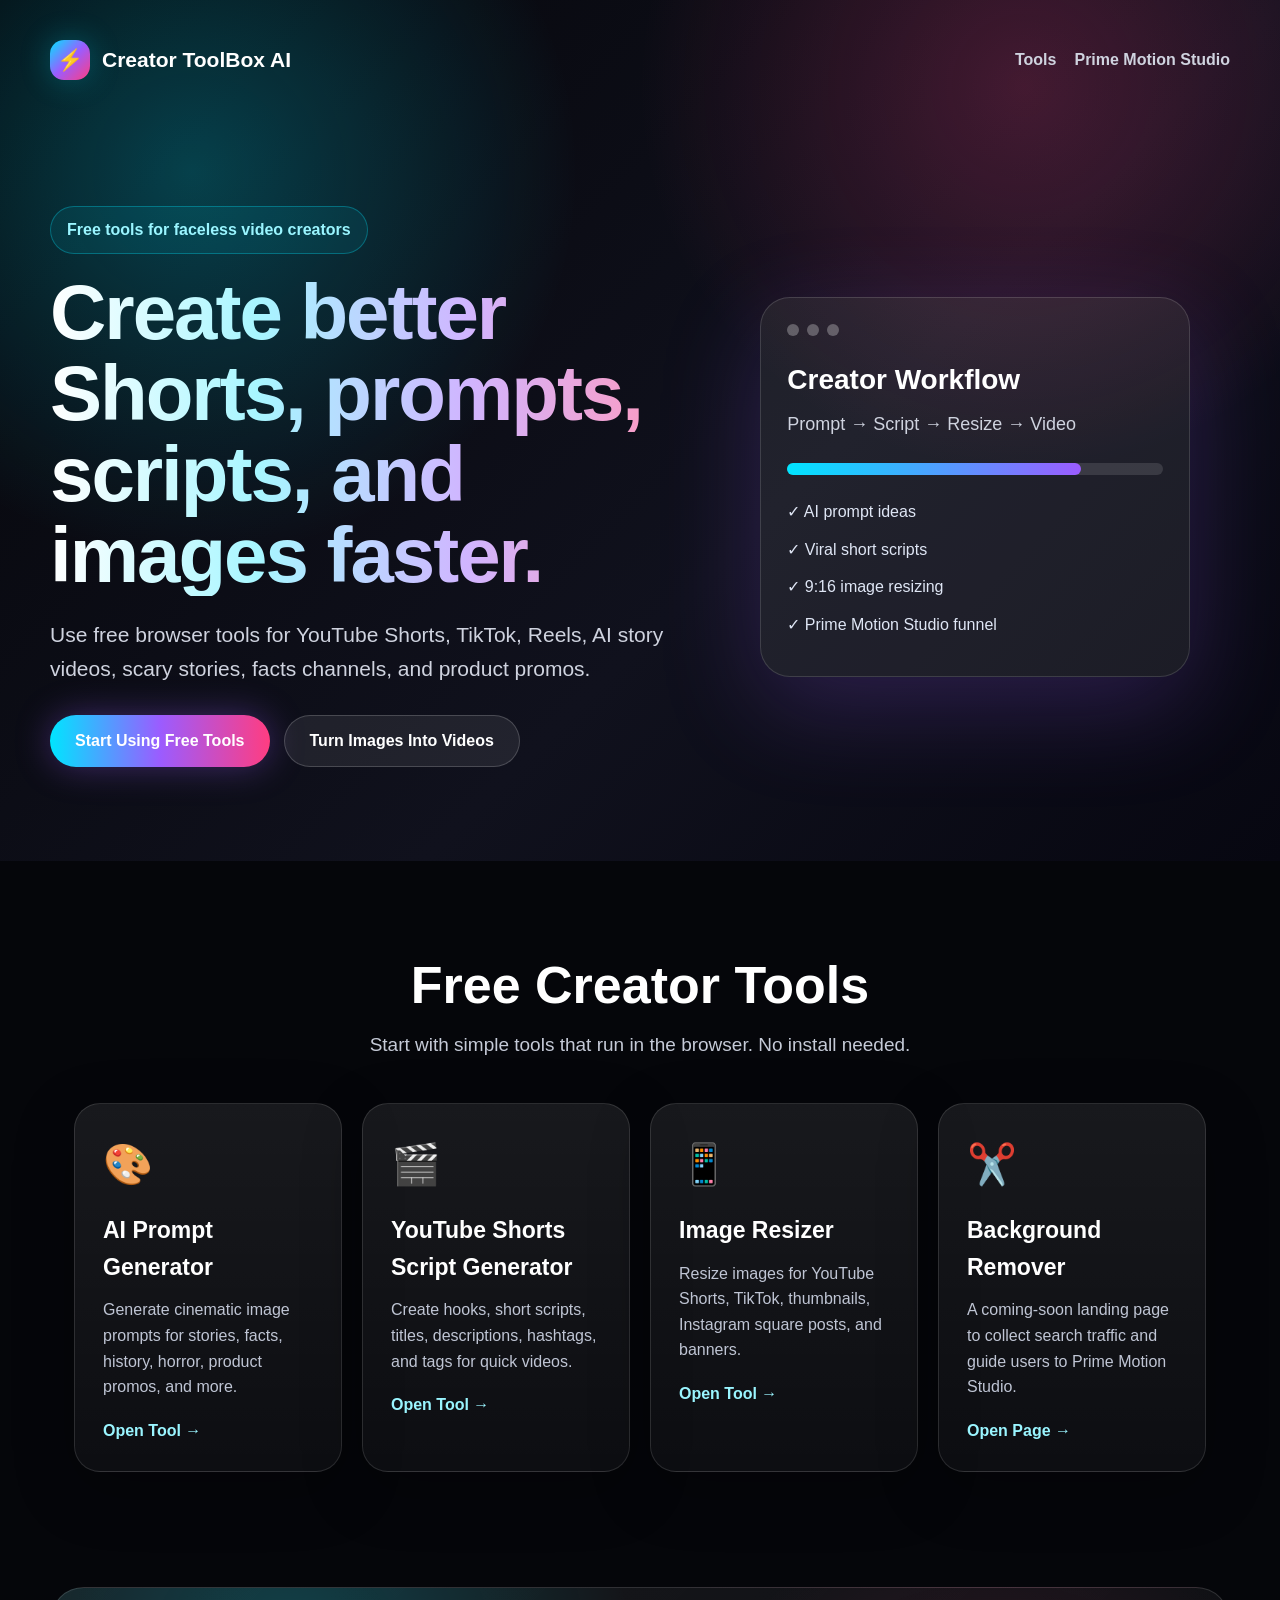
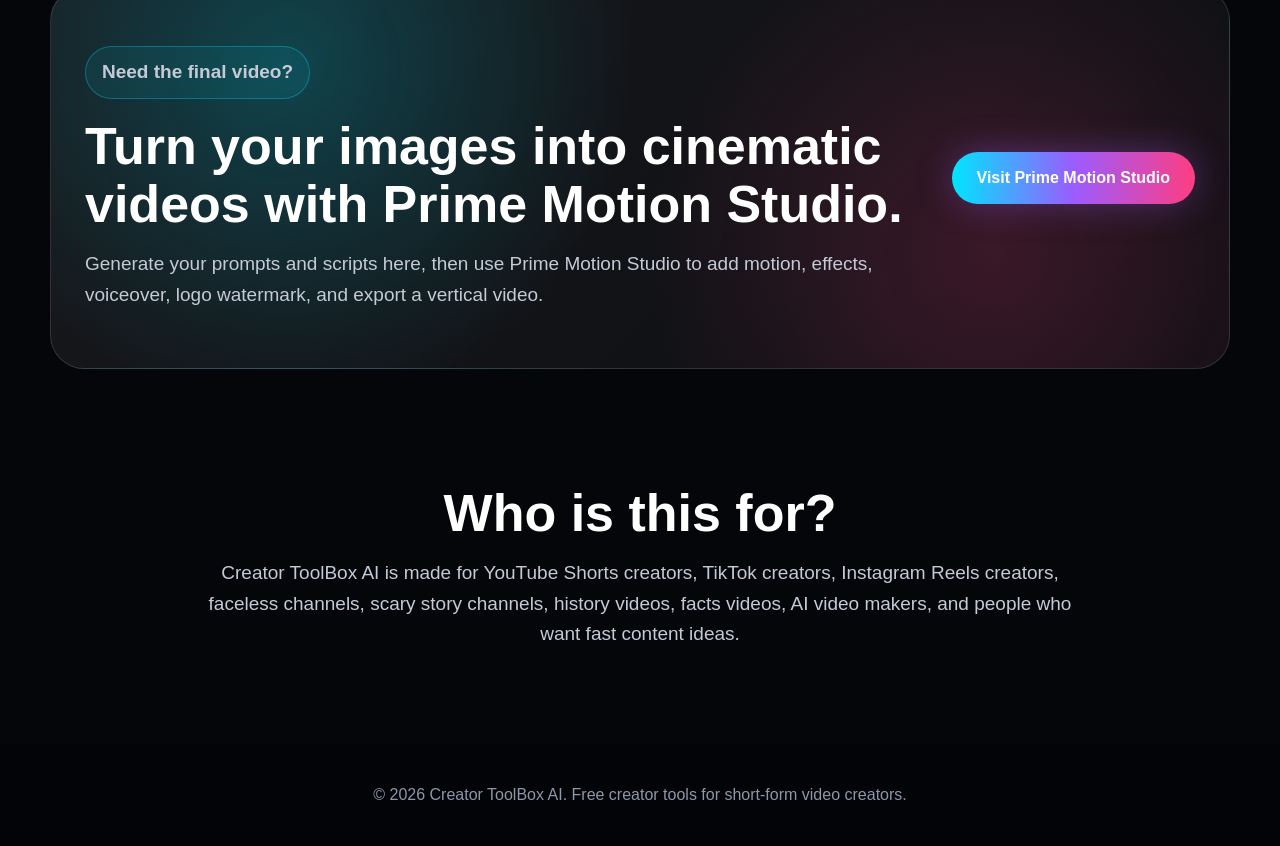
==== index.html @ 89d5da4e "Update index.html" ====
<!DOCTYPE html>
<html lang="en">
<head>
  <meta charset="UTF-8" />
  <meta name="viewport" content="width=device-width, initial-scale=1.0" />
  <title>Creator ToolBox AI - Free Tools for YouTube Shorts Creators1111111111111111111111111111111111</title>
  <meta name="description" content="Free creator tools for YouTube Shorts, TikTok, Reels, faceless videos, AI story videos, prompts, scripts, hashtags, and image resizing." />
  <link rel="stylesheet" href="assets/css/style.css" />
</head>
<body>
  <header class="hero">
    <nav class="navbar">
      <a class="brand" href="index.html"><span class="brand-mark">⚡</span><span>Creator ToolBox AI</span></a>
      <div class="nav-links">
        <a href="#tools">Tools</a>
        <a href="#prime">Prime Motion Studio</a>
      </div>
    </nav>

    <section class="hero-grid">
      <div class="hero-copy">
        <div class="badge">Free tools for faceless video creators</div>
        <h1>Create better Shorts, prompts, scripts, and images faster.</h1>
        <p>Use free browser tools for YouTube Shorts, TikTok, Reels, AI story videos, scary stories, facts channels, and product promos.</p>
        <div class="hero-actions">
          <a class="btn primary" href="#tools">Start Using Free Tools</a>
          <a class="btn ghost" href="#prime">Turn Images Into Videos</a>
        </div>
      </div>
      <div class="hero-card">
        <div class="mini-window">
          <div class="dots"><span></span><span></span><span></span></div>
          <h3>Creator Workflow</h3>
          <p>Prompt → Script → Resize → Video</p>
          <div class="progress"><span></span></div>
          <ul>
            <li>✓ AI prompt ideas</li>
            <li>✓ Viral short scripts</li>
            <li>✓ 9:16 image resizing</li>
            <li>✓ Prime Motion Studio funnel</li>
          </ul>
        </div>
      </div>
    </section>
  </header>

  <main>
    <section id="tools" class="section">
      <div class="section-head">
        <h2>Free Creator Tools</h2>
        <p>Start with simple tools that run in the browser. No install needed.</p>
      </div>
      <div class="tool-grid">
        <a class="tool-card" href="tools/prompt-generator/">
          <div class="tool-icon">🎨</div>
          <h3>AI Prompt Generator</h3>
          <p>Generate cinematic image prompts for stories, facts, history, horror, product promos, and more.</p>
          <span>Open Tool →</span>
        </a>
        <a class="tool-card" href="tools/shorts-script-generator/">
          <div class="tool-icon">🎬</div>
          <h3>YouTube Shorts Script Generator</h3>
          <p>Create hooks, short scripts, titles, descriptions, hashtags, and tags for quick videos.</p>
          <span>Open Tool →</span>
        </a>
        <a class="tool-card" href="tools/image-resizer/">
          <div class="tool-icon">📱</div>
          <h3>Image Resizer</h3>
          <p>Resize images for YouTube Shorts, TikTok, thumbnails, Instagram square posts, and banners.</p>
          <span>Open Tool →</span>
        </a>
        <a class="tool-card" href="tools/background-remover/">
          <div class="tool-icon">✂️</div>
          <h3>Background Remover</h3>
          <p>A coming-soon landing page to collect search traffic and guide users to Prime Motion Studio.</p>
          <span>Open Page →</span>
        </a>
      </div>
    </section>

    <section id="prime" class="prime-box">
      <div>
        <p class="eyebrow">Need the final video?</p>
        <h2>Turn your images into cinematic videos with Prime Motion Studio.</h2>
        <p>Generate your prompts and scripts here, then use Prime Motion Studio to add motion, effects, voiceover, logo watermark, and export a vertical video.</p>
      </div>
      <a class="btn primary" href="https://prime-motion-studio-website.pages.dev/" target="_blank">Visit Prime Motion Studio</a>
    </section>

    <section class="section text-section">
      <h2>Who is this for?</h2>
      <p>Creator ToolBox AI is made for YouTube Shorts creators, TikTok creators, Instagram Reels creators, faceless channels, scary story channels, history videos, facts videos, AI video makers, and people who want fast content ideas.</p>
    </section>
  </main>

  <footer>
    <p>© 2026 Creator ToolBox AI. Free creator tools for short-form video creators.</p>
  </footer>
</body>
</html>
---- assets/css/style.css ----
*{margin:0;padding:0;box-sizing:border-box}html{scroll-behavior:smooth}body{font-family:Arial,Helvetica,sans-serif;background:#05060a;color:#fff;line-height:1.6}a{color:inherit;text-decoration:none}.hero{min-height:92vh;padding:24px;background:radial-gradient(circle at 15% 20%,rgba(0,229,255,.25),transparent 30%),radial-gradient(circle at 80% 10%,rgba(255,61,129,.22),transparent 30%),linear-gradient(135deg,#05060a,#10111d 60%,#070711);overflow:hidden}.navbar{max-width:1180px;margin:0 auto;display:flex;align-items:center;justify-content:space-between;padding:16px 0}.brand{display:flex;align-items:center;gap:12px;font-weight:900;font-size:21px}.brand-mark{width:40px;height:40px;border-radius:14px;display:flex;align-items:center;justify-content:center;background:linear-gradient(135deg,#00e5ff,#9b5cff,#ff3d81);box-shadow:0 0 30px rgba(0,229,255,.25)}.nav-links{display:flex;gap:18px;color:#cfd3df;font-weight:700}.nav-links a:hover{color:#00e5ff}.hero-grid{max-width:1180px;margin:0 auto;display:grid;grid-template-columns:1.1fr .9fr;gap:48px;align-items:center;padding:110px 0 70px}.badge,.eyebrow{display:inline-block;padding:10px 16px;border:1px solid rgba(0,229,255,.3);background:rgba(0,229,255,.08);border-radius:999px;color:#9af5ff;font-weight:800;margin-bottom:18px}.hero h1{font-size:clamp(42px,7vw,78px);line-height:1.04;letter-spacing:-2px;margin-bottom:22px;background:linear-gradient(90deg,#fff,#a7f6ff,#d0b5ff,#ff9abf);-webkit-background-clip:text;color:transparent}.hero p{font-size:21px;color:#cfd3df;max-width:760px}.hero-actions{display:flex;flex-wrap:wrap;gap:14px;margin-top:30px}.btn{display:inline-flex;align-items:center;justify-content:center;min-height:52px;padding:0 25px;border-radius:999px;font-weight:900;transition:.25s}.primary{background:linear-gradient(90deg,#00e5ff,#9b5cff,#ff3d81);box-shadow:0 0 35px rgba(155,92,255,.35)}.primary:hover{transform:translateY(-3px);box-shadow:0 0 50px rgba(255,61,129,.42)}.ghost{background:rgba(255,255,255,.08);border:1px solid rgba(255,255,255,.18)}.ghost:hover{background:rgba(255,255,255,.14);transform:translateY(-3px)}.hero-card{display:flex;justify-content:center}.mini-window{width:100%;max-width:430px;background:rgba(255,255,255,.075);border:1px solid rgba(255,255,255,.14);border-radius:30px;padding:26px;box-shadow:0 30px 100px rgba(155,92,255,.22)}.dots{display:flex;gap:8px;margin-bottom:22px}.dots span{width:12px;height:12px;border-radius:50%;background:rgba(255,255,255,.28)}.mini-window h3{font-size:28px;margin-bottom:8px}.mini-window p{font-size:18px}.progress{height:12px;background:rgba(255,255,255,.12);border-radius:999px;margin:24px 0}.progress span{display:block;width:78%;height:100%;border-radius:999px;background:linear-gradient(90deg,#00e5ff,#9b5cff)}.mini-window ul{list-style:none;color:#dfe6f5}.mini-window li{margin-bottom:12px}.section{max-width:1180px;margin:0 auto;padding:95px 24px}.section-head{text-align:center;margin-bottom:42px}.section h2,.prime-box h2{font-size:clamp(32px,5vw,52px);line-height:1.12;margin-bottom:16px}.section p,.prime-box p{color:#c5cad7;font-size:19px}.tool-grid{display:grid;grid-template-columns:repeat(4,1fr);gap:20px}.tool-card{display:block;background:linear-gradient(180deg,rgba(255,255,255,.08),rgba(255,255,255,.035));border:1px solid rgba(255,255,255,.12);border-radius:26px;padding:28px;box-shadow:0 18px 60px rgba(0,0,0,.28);transition:.25s;min-height:310px}.tool-card:hover{transform:translateY(-7px);border-color:rgba(0,229,255,.38);box-shadow:0 24px 80px rgba(0,229,255,.12)}.tool-icon{font-size:40px;margin-bottom:16px}.tool-card h3{font-size:23px;margin-bottom:12px}.tool-card p{color:#bfc5d4;font-size:16px;margin-bottom:18px}.tool-card span{color:#9af5ff;font-weight:900}.prime-box{max-width:1180px;margin:20px auto;padding:58px 34px;border-radius:34px;background:radial-gradient(circle at 20% 20%,rgba(0,229,255,.22),transparent 35%),radial-gradient(circle at 80% 70%,rgba(255,61,129,.18),transparent 35%),linear-gradient(135deg,rgba(255,255,255,.08),rgba(255,255,255,.035));border:1px solid rgba(255,255,255,.13);display:grid;grid-template-columns:1fr auto;align-items:center;gap:28px}.text-section{text-align:center;max-width:950px}footer{padding:38px 24px;text-align:center;background:#030407;color:#8f96a8}.tool-page{min-height:100vh}.tool-header{padding:24px;background:#06070c;border-bottom:1px solid rgba(255,255,255,.1)}.tool-wrap{max-width:1050px;margin:0 auto;padding:60px 24px}.tool-title{text-align:center;margin-bottom:34px}.tool-title h1{font-size:clamp(34px,6vw,60px);line-height:1.08;margin-bottom:16px}.tool-title p{color:#c5cad7;font-size:19px}.panel{background:rgba(255,255,255,.06);border:1px solid rgba(255,255,255,.12);border-radius:28px;padding:28px;margin-bottom:24px}.form-grid{display:grid;grid-template-columns:repeat(2,1fr);gap:18px}.field{display:flex;flex-direction:column;gap:8px}label{font-weight:800;color:#e9edf8}input,select,textarea{width:100%;border:1px solid rgba(255,255,255,.14);background:#0d0f18;color:#fff;border-radius:16px;padding:14px 15px;font-size:16px;outline:none}textarea{min-height:140px;resize:vertical}.output{white-space:pre-wrap;background:#080912;border:1px solid rgba(0,229,255,.18);border-radius:20px;padding:22px;color:#e9edf8;min-height:160px}.button-row{display:flex;gap:12px;flex-wrap:wrap;margin-top:18px}.small-note{color:#aeb5c8;font-size:14px;margin-top:10px}.canvas-box{display:flex;flex-direction:column;gap:18px;align-items:center}canvas{max-width:100%;border-radius:18px;border:1px solid rgba(255,255,255,.14);background:#111}.download-link{display:none}.coming{font-size:20px;color:#c5cad7;text-align:center}.ad-strip{margin-top:28px;padding:24px;border-radius:24px;border:1px solid rgba(0,229,255,.2);background:rgba(0,229,255,.06);display:flex;align-items:center;justify-content:space-between;gap:20px}.ad-strip p{color:#c5cad7}@media(max-width:1000px){.hero-grid,.prime-box{grid-template-columns:1fr}.tool-grid{grid-template-columns:repeat(2,1fr)}.prime-box .btn{justify-self:start}}@media(max-width:650px){.navbar{flex-direction:column;gap:16px}.hero-grid{padding:70px 0 50px}.tool-grid,.form-grid{grid-template-columns:1fr}.tool-card{min-height:auto}.ad-strip{flex-direction:column;align-items:flex-start}.nav-links{font-size:14px}.section{padding:70px 20px}}
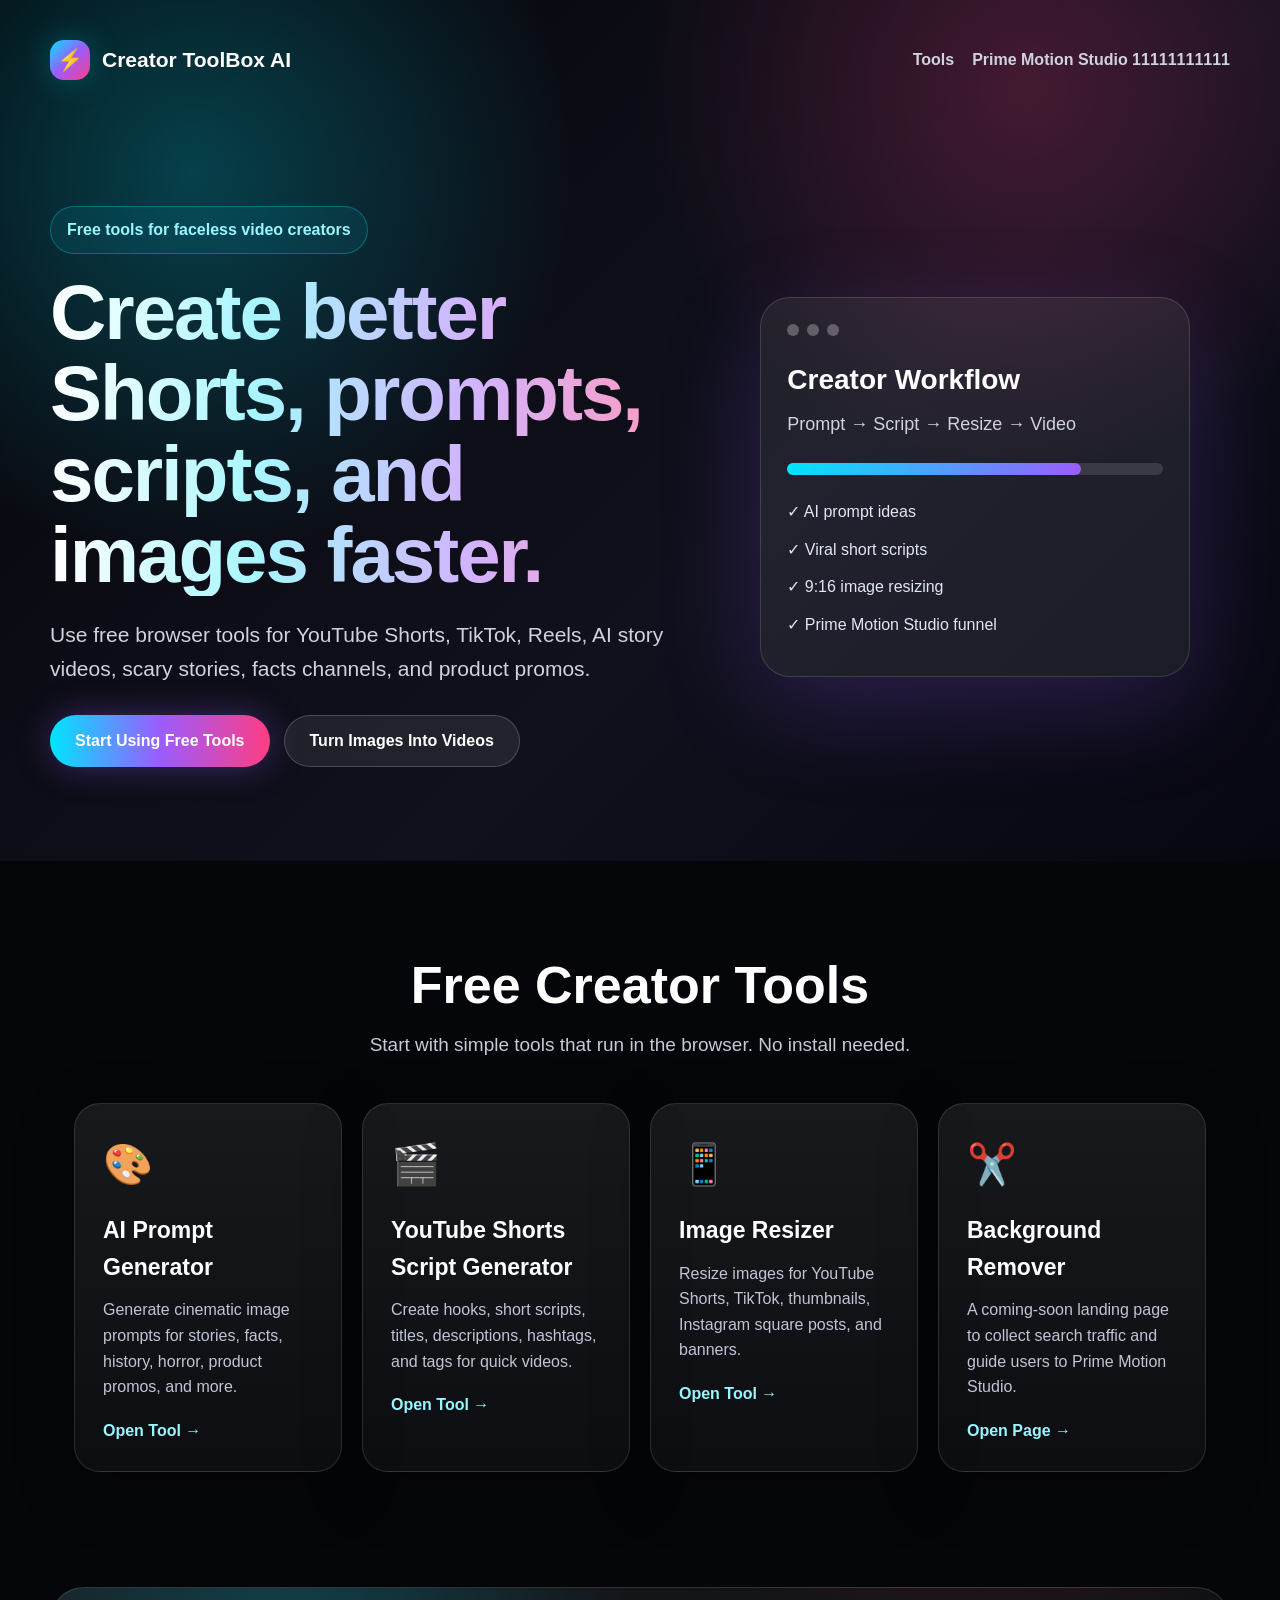
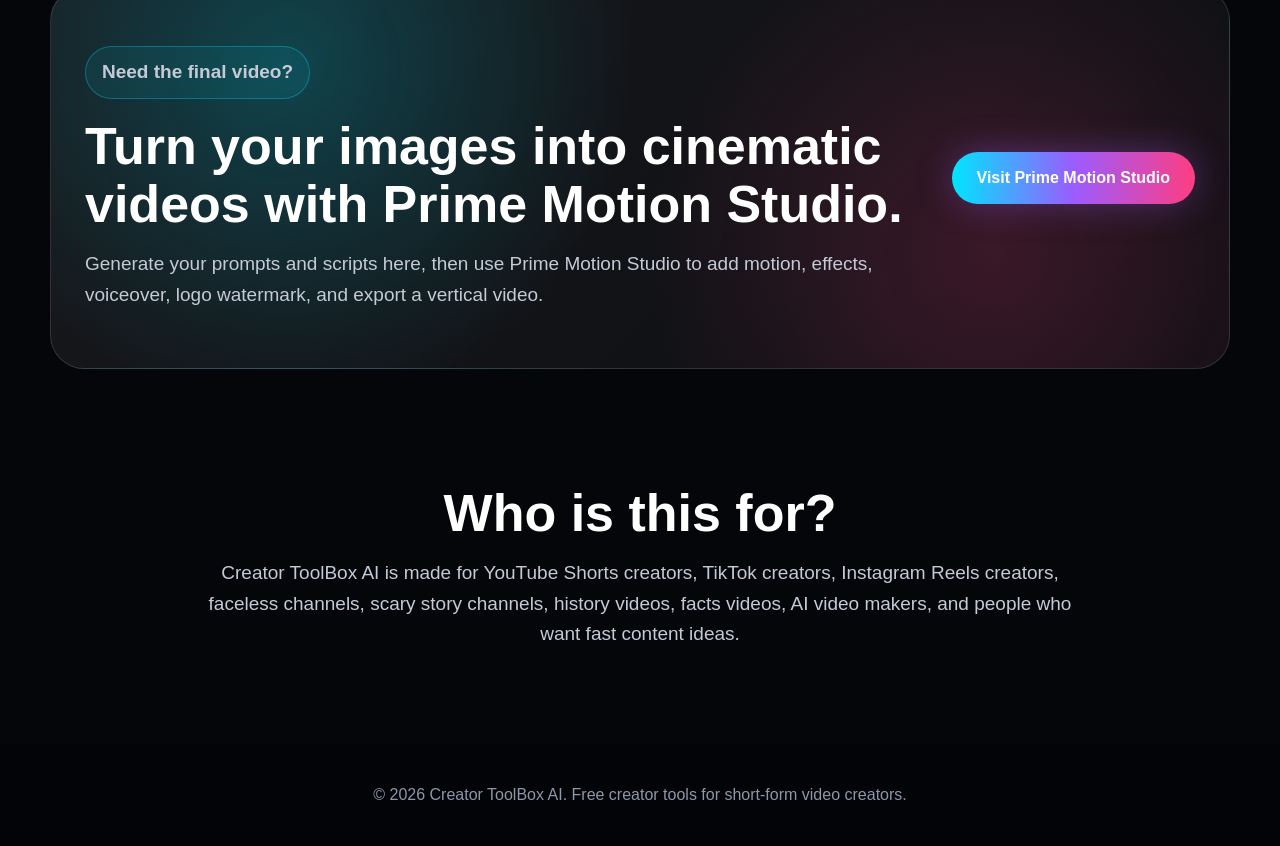
==== commit d617e028: "Fix title and link text in index.html" ====
--- a/index.html
+++ b/index.html
@@ -3,7 +3,7 @@
 <head>
   <meta charset="UTF-8" />
   <meta name="viewport" content="width=device-width, initial-scale=1.0" />
-  <title>Creator ToolBox AI - Free Tools for YouTube Shorts Creators1111111111111111111111111111111111</title>
+  <title>Creator ToolBox AI - Free Tools for YouTube Shorts Creators</title>
   <meta name="description" content="Free creator tools for YouTube Shorts, TikTok, Reels, faceless videos, AI story videos, prompts, scripts, hashtags, and image resizing." />
   <link rel="stylesheet" href="assets/css/style.css" />
 </head>
@@ -13,7 +13,7 @@
       <a class="brand" href="index.html"><span class="brand-mark">⚡</span><span>Creator ToolBox AI</span></a>
       <div class="nav-links">
         <a href="#tools">Tools</a>
-        <a href="#prime">Prime Motion Studio</a>
+        <a href="#prime">Prime Motion Studio 11111111111</a>
       </div>
     </nav>
 
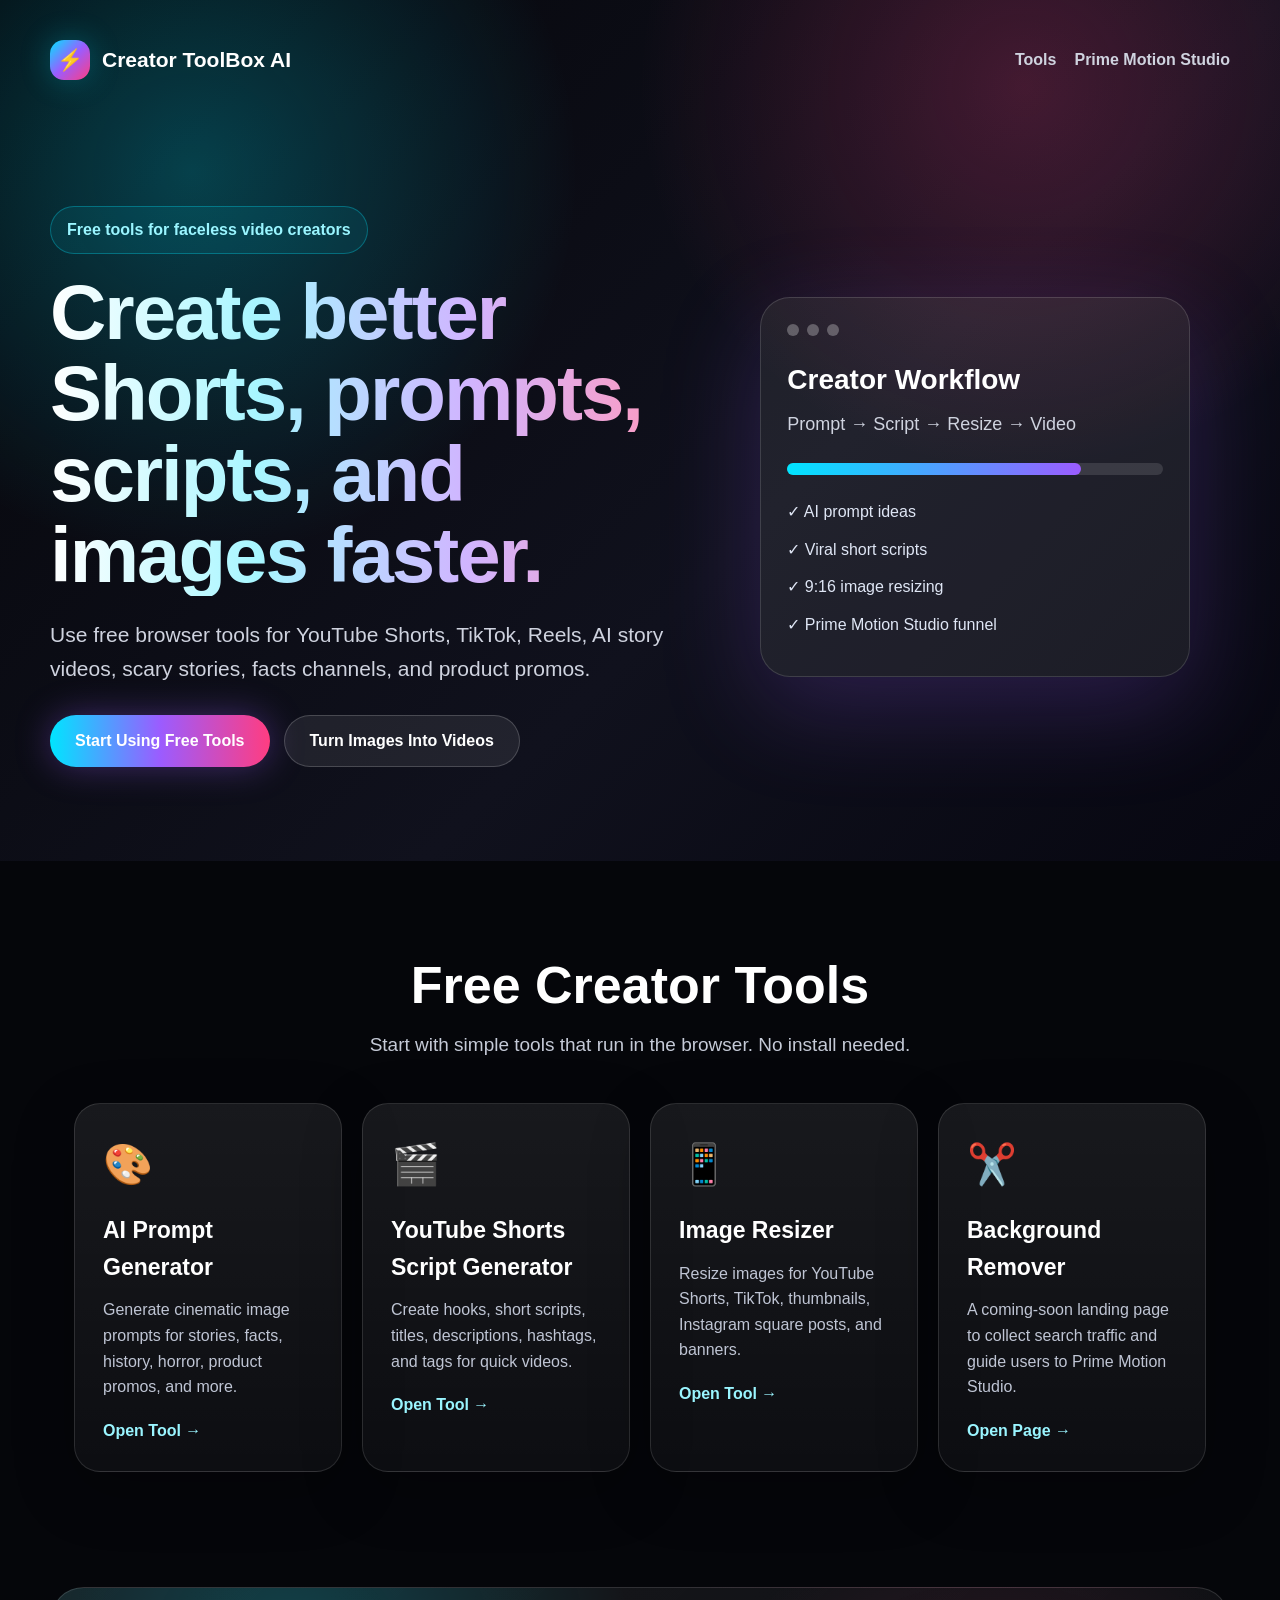
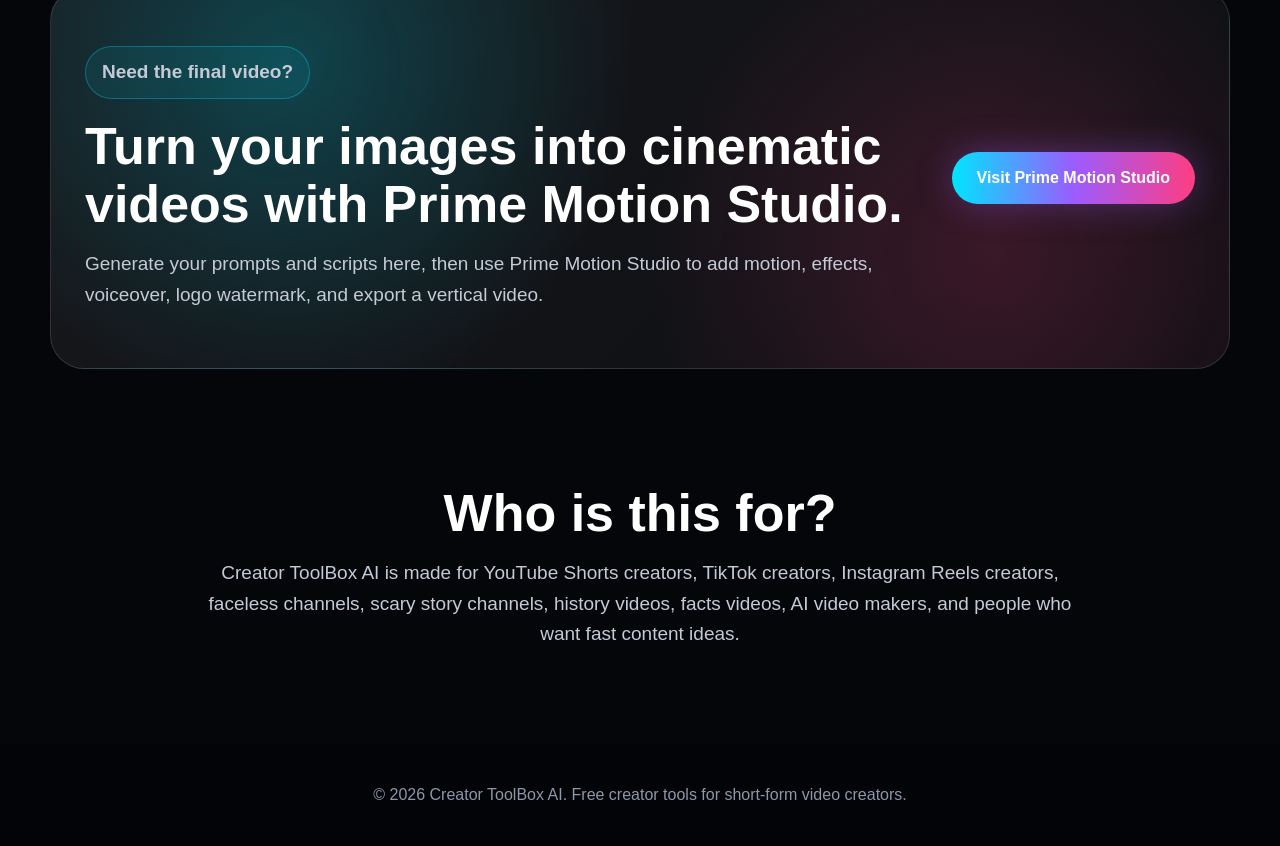
==== commit ee2bbe79: "Update index.html" ====
--- a/index.html
+++ b/index.html
@@ -13,7 +13,7 @@
       <a class="brand" href="index.html"><span class="brand-mark">⚡</span><span>Creator ToolBox AI</span></a>
       <div class="nav-links">
         <a href="#tools">Tools</a>
-        <a href="#prime">Prime Motion Studio 11111111111</a>
+        <a href="#prime">Prime Motion Studio</a>
       </div>
     </nav>
 
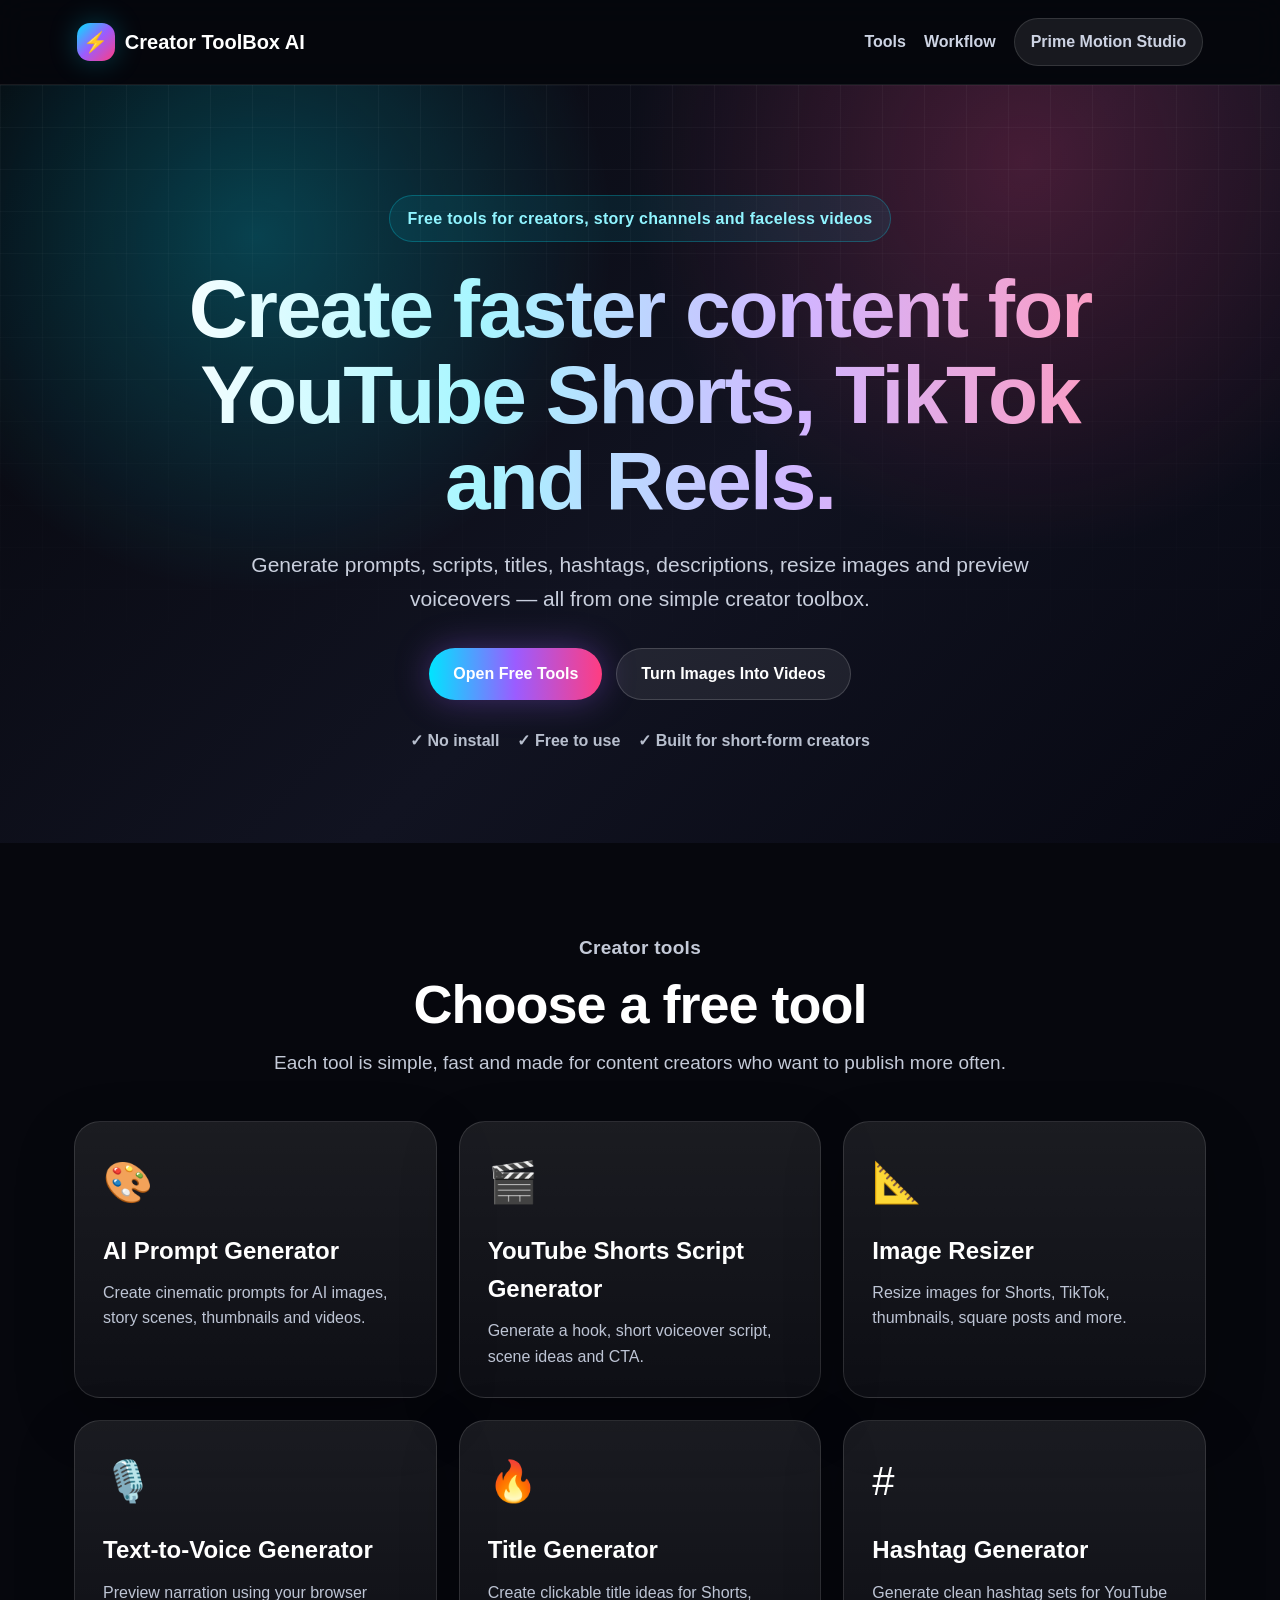
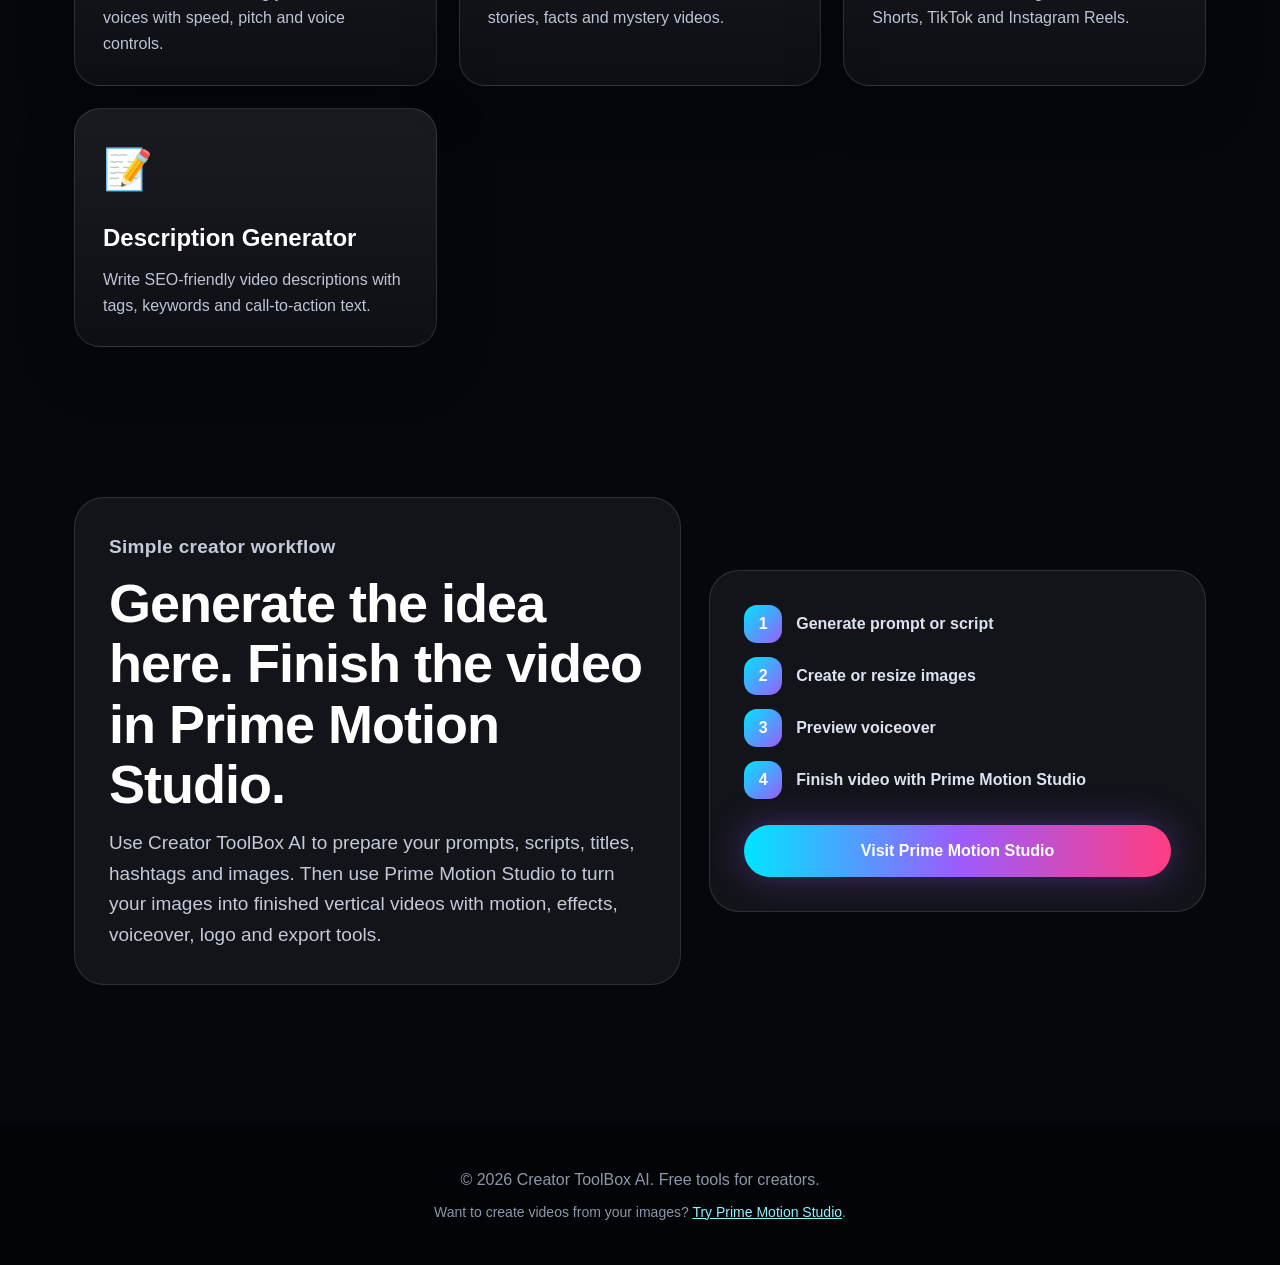
==== commit 132764bc: "Commit to main" ====
--- a/index.html
+++ b/index.html
@@ -3,98 +3,106 @@
 <head>
   <meta charset="UTF-8" />
   <meta name="viewport" content="width=device-width, initial-scale=1.0" />
-  <title>Creator ToolBox AI - Free Tools for YouTube Shorts Creators</title>
-  <meta name="description" content="Free creator tools for YouTube Shorts, TikTok, Reels, faceless videos, AI story videos, prompts, scripts, hashtags, and image resizing." />
+  <title>Creator ToolBox AI - Free Tools for Shorts Creators</title>
+  <meta name="description" content="Free creator tools for YouTube Shorts, TikTok, Reels and faceless video channels. Generate AI prompts, scripts, titles, hashtags, descriptions, resize images and preview text-to-voice." />
   <link rel="stylesheet" href="assets/css/style.css" />
 </head>
 <body>
-  <header class="hero">
-    <nav class="navbar">
-      <a class="brand" href="index.html"><span class="brand-mark">⚡</span><span>Creator ToolBox AI</span></a>
-      <div class="nav-links">
-        <a href="#tools">Tools</a>
-        <a href="#prime">Prime Motion Studio</a>
-      </div>
+  <header class="site-header">
+    <a class="brand" href="index.html"><span class="brand-icon">⚡</span><span>Creator ToolBox AI</span></a>
+    <nav class="top-nav">
+      <a href="#tools">Tools</a>
+      <a href="#workflow">Workflow</a>
+      <a class="nav-cta" href="https://prime-motion-studio-website.pages.dev/" target="_blank" rel="noopener">Prime Motion Studio</a>
     </nav>
-
-    <section class="hero-grid">
-      <div class="hero-copy">
-        <div class="badge">Free tools for faceless video creators</div>
-        <h1>Create better Shorts, prompts, scripts, and images faster.</h1>
-        <p>Use free browser tools for YouTube Shorts, TikTok, Reels, AI story videos, scary stories, facts channels, and product promos.</p>
-        <div class="hero-actions">
-          <a class="btn primary" href="#tools">Start Using Free Tools</a>
-          <a class="btn ghost" href="#prime">Turn Images Into Videos</a>
-        </div>
-      </div>
-      <div class="hero-card">
-        <div class="mini-window">
-          <div class="dots"><span></span><span></span><span></span></div>
-          <h3>Creator Workflow</h3>
-          <p>Prompt → Script → Resize → Video</p>
-          <div class="progress"><span></span></div>
-          <ul>
-            <li>✓ AI prompt ideas</li>
-            <li>✓ Viral short scripts</li>
-            <li>✓ 9:16 image resizing</li>
-            <li>✓ Prime Motion Studio funnel</li>
-          </ul>
-        </div>
-      </div>
-    </section>
   </header>
 
   <main>
+    <section class="hero">
+      <div class="hero-glow"></div>
+      <p class="badge">Free tools for creators, story channels and faceless videos</p>
+      <h1>Create faster content for YouTube Shorts, TikTok and Reels.</h1>
+      <p class="hero-text">Generate prompts, scripts, titles, hashtags, descriptions, resize images and preview voiceovers — all from one simple creator toolbox.</p>
+      <div class="hero-actions">
+        <a class="btn primary" href="#tools">Open Free Tools</a>
+        <a class="btn secondary" href="https://prime-motion-studio-website.pages.dev/" target="_blank" rel="noopener">Turn Images Into Videos</a>
+      </div>
+      <div class="trust-row">
+        <span>✓ No install</span><span>✓ Free to use</span><span>✓ Built for short-form creators</span>
+      </div>
+    </section>
+
     <section id="tools" class="section">
-      <div class="section-head">
-        <h2>Free Creator Tools</h2>
-        <p>Start with simple tools that run in the browser. No install needed.</p>
+      <div class="section-heading">
+        <p class="eyebrow">Creator tools</p>
+        <h2>Choose a free tool</h2>
+        <p>Each tool is simple, fast and made for content creators who want to publish more often.</p>
       </div>
+
       <div class="tool-grid">
-        <a class="tool-card" href="tools/prompt-generator/">
-          <div class="tool-icon">🎨</div>
+        <a class="tool-card" href="tools/prompt-generator/index.html">
+          <span class="tool-icon">🎨</span>
           <h3>AI Prompt Generator</h3>
-          <p>Generate cinematic image prompts for stories, facts, history, horror, product promos, and more.</p>
-          <span>Open Tool →</span>
+          <p>Create cinematic prompts for AI images, story scenes, thumbnails and videos.</p>
         </a>
-        <a class="tool-card" href="tools/shorts-script-generator/">
-          <div class="tool-icon">🎬</div>
+
+        <a class="tool-card" href="tools/shorts-script-generator/index.html">
+          <span class="tool-icon">🎬</span>
           <h3>YouTube Shorts Script Generator</h3>
-          <p>Create hooks, short scripts, titles, descriptions, hashtags, and tags for quick videos.</p>
-          <span>Open Tool →</span>
+          <p>Generate a hook, short voiceover script, scene ideas and CTA.</p>
         </a>
-        <a class="tool-card" href="tools/image-resizer/">
-          <div class="tool-icon">📱</div>
+
+        <a class="tool-card" href="tools/image-resizer/index.html">
+          <span class="tool-icon">📐</span>
           <h3>Image Resizer</h3>
-          <p>Resize images for YouTube Shorts, TikTok, thumbnails, Instagram square posts, and banners.</p>
-          <span>Open Tool →</span>
+          <p>Resize images for Shorts, TikTok, thumbnails, square posts and more.</p>
         </a>
-        <a class="tool-card" href="tools/background-remover/">
-          <div class="tool-icon">✂️</div>
-          <h3>Background Remover</h3>
-          <p>A coming-soon landing page to collect search traffic and guide users to Prime Motion Studio.</p>
-          <span>Open Page →</span>
+
+        <a class="tool-card" href="tools/text-to-voice/index.html">
+          <span class="tool-icon">🎙️</span>
+          <h3>Text-to-Voice Generator</h3>
+          <p>Preview narration using your browser voices with speed, pitch and voice controls.</p>
+        </a>
+
+        <a class="tool-card" href="tools/title-generator/index.html">
+          <span class="tool-icon">🔥</span>
+          <h3>Title Generator</h3>
+          <p>Create clickable title ideas for Shorts, stories, facts and mystery videos.</p>
+        </a>
+
+        <a class="tool-card" href="tools/hashtag-generator/index.html">
+          <span class="tool-icon">#</span>
+          <h3>Hashtag Generator</h3>
+          <p>Generate clean hashtag sets for YouTube Shorts, TikTok and Instagram Reels.</p>
+        </a>
+
+        <a class="tool-card" href="tools/description-generator/index.html">
+          <span class="tool-icon">📝</span>
+          <h3>Description Generator</h3>
+          <p>Write SEO-friendly video descriptions with tags, keywords and call-to-action text.</p>
         </a>
       </div>
     </section>
 
-    <section id="prime" class="prime-box">
-      <div>
-        <p class="eyebrow">Need the final video?</p>
-        <h2>Turn your images into cinematic videos with Prime Motion Studio.</h2>
-        <p>Generate your prompts and scripts here, then use Prime Motion Studio to add motion, effects, voiceover, logo watermark, and export a vertical video.</p>
+    <section id="workflow" class="workflow-section">
+      <div class="workflow-text">
+        <p class="eyebrow">Simple creator workflow</p>
+        <h2>Generate the idea here. Finish the video in Prime Motion Studio.</h2>
+        <p>Use Creator ToolBox AI to prepare your prompts, scripts, titles, hashtags and images. Then use Prime Motion Studio to turn your images into finished vertical videos with motion, effects, voiceover, logo and export tools.</p>
       </div>
-      <a class="btn primary" href="https://prime-motion-studio-website.pages.dev/" target="_blank">Visit Prime Motion Studio</a>
-    </section>
-
-    <section class="section text-section">
-      <h2>Who is this for?</h2>
-      <p>Creator ToolBox AI is made for YouTube Shorts creators, TikTok creators, Instagram Reels creators, faceless channels, scary story channels, history videos, facts videos, AI video makers, and people who want fast content ideas.</p>
+      <div class="workflow-card">
+        <div class="mini-step"><span>1</span><p>Generate prompt or script</p></div>
+        <div class="mini-step"><span>2</span><p>Create or resize images</p></div>
+        <div class="mini-step"><span>3</span><p>Preview voiceover</p></div>
+        <div class="mini-step"><span>4</span><p>Finish video with Prime Motion Studio</p></div>
+        <a class="btn primary wide" href="https://prime-motion-studio-website.pages.dev/" target="_blank" rel="noopener">Visit Prime Motion Studio</a>
+      </div>
     </section>
   </main>
 
-  <footer>
-    <p>© 2026 Creator ToolBox AI. Free creator tools for short-form video creators.</p>
+  <footer class="site-footer">
+    <p>© 2026 Creator ToolBox AI. Free tools for creators.</p>
+    <p class="small">Want to create videos from your images? <a href="https://prime-motion-studio-website.pages.dev/" target="_blank" rel="noopener">Try Prime Motion Studio</a>.</p>
   </footer>
 </body>
 </html>
--- a/assets/css/style.css
+++ b/assets/css/style.css
@@ -1 +1 @@
-*{margin:0;padding:0;box-sizing:border-box}html{scroll-behavior:smooth}body{font-family:Arial,Helvetica,sans-serif;background:#05060a;color:#fff;line-height:1.6}a{color:inherit;text-decoration:none}.hero{min-height:92vh;padding:24px;background:radial-gradient(circle at 15% 20%,rgba(0,229,255,.25),transparent 30%),radial-gradient(circle at 80% 10%,rgba(255,61,129,.22),transparent 30%),linear-gradient(135deg,#05060a,#10111d 60%,#070711);overflow:hidden}.navbar{max-width:1180px;margin:0 auto;display:flex;align-items:center;justify-content:space-between;padding:16px 0}.brand{display:flex;align-items:center;gap:12px;font-weight:900;font-size:21px}.brand-mark{width:40px;height:40px;border-radius:14px;display:flex;align-items:center;justify-content:center;background:linear-gradient(135deg,#00e5ff,#9b5cff,#ff3d81);box-shadow:0 0 30px rgba(0,229,255,.25)}.nav-links{display:flex;gap:18px;color:#cfd3df;font-weight:700}.nav-links a:hover{color:#00e5ff}.hero-grid{max-width:1180px;margin:0 auto;display:grid;grid-template-columns:1.1fr .9fr;gap:48px;align-items:center;padding:110px 0 70px}.badge,.eyebrow{display:inline-block;padding:10px 16px;border:1px solid rgba(0,229,255,.3);background:rgba(0,229,255,.08);border-radius:999px;color:#9af5ff;font-weight:800;margin-bottom:18px}.hero h1{font-size:clamp(42px,7vw,78px);line-height:1.04;letter-spacing:-2px;margin-bottom:22px;background:linear-gradient(90deg,#fff,#a7f6ff,#d0b5ff,#ff9abf);-webkit-background-clip:text;color:transparent}.hero p{font-size:21px;color:#cfd3df;max-width:760px}.hero-actions{display:flex;flex-wrap:wrap;gap:14px;margin-top:30px}.btn{display:inline-flex;align-items:center;justify-content:center;min-height:52px;padding:0 25px;border-radius:999px;font-weight:900;transition:.25s}.primary{background:linear-gradient(90deg,#00e5ff,#9b5cff,#ff3d81);box-shadow:0 0 35px rgba(155,92,255,.35)}.primary:hover{transform:translateY(-3px);box-shadow:0 0 50px rgba(255,61,129,.42)}.ghost{background:rgba(255,255,255,.08);border:1px solid rgba(255,255,255,.18)}.ghost:hover{background:rgba(255,255,255,.14);transform:translateY(-3px)}.hero-card{display:flex;justify-content:center}.mini-window{width:100%;max-width:430px;background:rgba(255,255,255,.075);border:1px solid rgba(255,255,255,.14);border-radius:30px;padding:26px;box-shadow:0 30px 100px rgba(155,92,255,.22)}.dots{display:flex;gap:8px;margin-bottom:22px}.dots span{width:12px;height:12px;border-radius:50%;background:rgba(255,255,255,.28)}.mini-window h3{font-size:28px;margin-bottom:8px}.mini-window p{font-size:18px}.progress{height:12px;background:rgba(255,255,255,.12);border-radius:999px;margin:24px 0}.progress span{display:block;width:78%;height:100%;border-radius:999px;background:linear-gradient(90deg,#00e5ff,#9b5cff)}.mini-window ul{list-style:none;color:#dfe6f5}.mini-window li{margin-bottom:12px}.section{max-width:1180px;margin:0 auto;padding:95px 24px}.section-head{text-align:center;margin-bottom:42px}.section h2,.prime-box h2{font-size:clamp(32px,5vw,52px);line-height:1.12;margin-bottom:16px}.section p,.prime-box p{color:#c5cad7;font-size:19px}.tool-grid{display:grid;grid-template-columns:repeat(4,1fr);gap:20px}.tool-card{display:block;background:linear-gradient(180deg,rgba(255,255,255,.08),rgba(255,255,255,.035));border:1px solid rgba(255,255,255,.12);border-radius:26px;padding:28px;box-shadow:0 18px 60px rgba(0,0,0,.28);transition:.25s;min-height:310px}.tool-card:hover{transform:translateY(-7px);border-color:rgba(0,229,255,.38);box-shadow:0 24px 80px rgba(0,229,255,.12)}.tool-icon{font-size:40px;margin-bottom:16px}.tool-card h3{font-size:23px;margin-bottom:12px}.tool-card p{color:#bfc5d4;font-size:16px;margin-bottom:18px}.tool-card span{color:#9af5ff;font-weight:900}.prime-box{max-width:1180px;margin:20px auto;padding:58px 34px;border-radius:34px;background:radial-gradient(circle at 20% 20%,rgba(0,229,255,.22),transparent 35%),radial-gradient(circle at 80% 70%,rgba(255,61,129,.18),transparent 35%),linear-gradient(135deg,rgba(255,255,255,.08),rgba(255,255,255,.035));border:1px solid rgba(255,255,255,.13);display:grid;grid-template-columns:1fr auto;align-items:center;gap:28px}.text-section{text-align:center;max-width:950px}footer{padding:38px 24px;text-align:center;background:#030407;color:#8f96a8}.tool-page{min-height:100vh}.tool-header{padding:24px;background:#06070c;border-bottom:1px solid rgba(255,255,255,.1)}.tool-wrap{max-width:1050px;margin:0 auto;padding:60px 24px}.tool-title{text-align:center;margin-bottom:34px}.tool-title h1{font-size:clamp(34px,6vw,60px);line-height:1.08;margin-bottom:16px}.tool-title p{color:#c5cad7;font-size:19px}.panel{background:rgba(255,255,255,.06);border:1px solid rgba(255,255,255,.12);border-radius:28px;padding:28px;margin-bottom:24px}.form-grid{display:grid;grid-template-columns:repeat(2,1fr);gap:18px}.field{display:flex;flex-direction:column;gap:8px}label{font-weight:800;color:#e9edf8}input,select,textarea{width:100%;border:1px solid rgba(255,255,255,.14);background:#0d0f18;color:#fff;border-radius:16px;padding:14px 15px;font-size:16px;outline:none}textarea{min-height:140px;resize:vertical}.output{white-space:pre-wrap;background:#080912;border:1px solid rgba(0,229,255,.18);border-radius:20px;padding:22px;color:#e9edf8;min-height:160px}.button-row{display:flex;gap:12px;flex-wrap:wrap;margin-top:18px}.small-note{color:#aeb5c8;font-size:14px;margin-top:10px}.canvas-box{display:flex;flex-direction:column;gap:18px;align-items:center}canvas{max-width:100%;border-radius:18px;border:1px solid rgba(255,255,255,.14);background:#111}.download-link{display:none}.coming{font-size:20px;color:#c5cad7;text-align:center}.ad-strip{margin-top:28px;padding:24px;border-radius:24px;border:1px solid rgba(0,229,255,.2);background:rgba(0,229,255,.06);display:flex;align-items:center;justify-content:space-between;gap:20px}.ad-strip p{color:#c5cad7}@media(max-width:1000px){.hero-grid,.prime-box{grid-template-columns:1fr}.tool-grid{grid-template-columns:repeat(2,1fr)}.prime-box .btn{justify-self:start}}@media(max-width:650px){.navbar{flex-direction:column;gap:16px}.hero-grid{padding:70px 0 50px}.tool-grid,.form-grid{grid-template-columns:1fr}.tool-card{min-height:auto}.ad-strip{flex-direction:column;align-items:flex-start}.nav-links{font-size:14px}.section{padding:70px 20px}}
+*{margin:0;padding:0;box-sizing:border-box}html{scroll-behavior:smooth}body{font-family:Arial,Helvetica,sans-serif;background:#06070d;color:#fff;line-height:1.6}a{color:inherit}.site-header{position:sticky;top:0;z-index:10;display:flex;justify-content:space-between;align-items:center;padding:18px 6%;background:rgba(6,7,13,.82);backdrop-filter:blur(16px);border-bottom:1px solid rgba(255,255,255,.08)}.brand{display:flex;align-items:center;gap:10px;text-decoration:none;font-size:20px;font-weight:900}.brand-icon{width:38px;height:38px;border-radius:13px;display:inline-flex;align-items:center;justify-content:center;background:linear-gradient(135deg,#00e5ff,#9b5cff,#ff3d81);box-shadow:0 0 28px rgba(0,229,255,.25)}.top-nav{display:flex;align-items:center;gap:18px}.top-nav a{text-decoration:none;color:#cdd3e3;font-weight:700}.top-nav a:hover{color:#fff}.nav-cta{padding:10px 16px;border-radius:999px;background:rgba(255,255,255,.08);border:1px solid rgba(255,255,255,.12)}.hero{position:relative;overflow:hidden;text-align:center;padding:110px 24px 90px;background:radial-gradient(circle at 20% 20%,rgba(0,229,255,.25),transparent 30%),radial-gradient(circle at 80% 10%,rgba(255,61,129,.22),transparent 32%),linear-gradient(135deg,#06070d,#111321 55%,#070812)}.hero:before{content:"";position:absolute;inset:0;background-image:linear-gradient(rgba(255,255,255,.035) 1px,transparent 1px),linear-gradient(90deg,rgba(255,255,255,.035) 1px,transparent 1px);background-size:42px 42px;mask-image:linear-gradient(to bottom,black,transparent 85%)}.hero>*{position:relative}.badge,.eyebrow{display:inline-block;color:#90f4ff;font-weight:900;letter-spacing:.3px}.badge{padding:10px 18px;border-radius:999px;background:rgba(0,229,255,.08);border:1px solid rgba(0,229,255,.25);margin-bottom:24px}.hero h1{max-width:980px;margin:0 auto 24px;font-size:clamp(42px,7vw,82px);line-height:1.05;letter-spacing:-2px;background:linear-gradient(90deg,#fff,#a7f6ff,#d2b5ff,#ff9abd);-webkit-background-clip:text;color:transparent}.hero-text{max-width:820px;margin:0 auto 32px;color:#c9cfdd;font-size:21px}.hero-actions{display:flex;justify-content:center;flex-wrap:wrap;gap:14px;margin-bottom:28px}.btn{display:inline-flex;align-items:center;justify-content:center;min-height:52px;padding:0 24px;border-radius:999px;text-decoration:none;font-weight:900;border:0;cursor:pointer;font-size:16px;transition:.25s}.btn.primary{background:linear-gradient(90deg,#00e5ff,#9b5cff,#ff3d81);box-shadow:0 0 34px rgba(155,92,255,.35);color:#fff}.btn.primary:hover{transform:translateY(-3px);box-shadow:0 0 48px rgba(255,61,129,.42)}.btn.secondary{background:rgba(255,255,255,.08);border:1px solid rgba(255,255,255,.16);color:#fff}.btn.secondary:hover{background:rgba(255,255,255,.14);transform:translateY(-3px)}.btn.wide{width:100%;margin-top:12px}.trust-row{display:flex;justify-content:center;flex-wrap:wrap;gap:18px;color:#b8bfce;font-weight:800}.section{max-width:1180px;margin:0 auto;padding:90px 24px}.section-heading{text-align:center;max-width:760px;margin:0 auto 42px}.section-heading h2,.workflow-text h2,.tool-hero h1{font-size:clamp(32px,5vw,54px);line-height:1.12;margin:10px 0 14px;letter-spacing:-1px}.section-heading p,.workflow-text p,.tool-hero p{color:#c4cad8;font-size:19px}.tool-grid{display:grid;grid-template-columns:repeat(3,1fr);gap:22px}.tool-card{display:block;text-decoration:none;min-height:220px;padding:28px;border-radius:26px;background:linear-gradient(180deg,rgba(255,255,255,.085),rgba(255,255,255,.035));border:1px solid rgba(255,255,255,.12);box-shadow:0 20px 60px rgba(0,0,0,.24);transition:.25s}.tool-card:hover{transform:translateY(-7px);border-color:rgba(0,229,255,.38);box-shadow:0 24px 80px rgba(0,229,255,.12)}.tool-icon{font-size:40px;display:block;margin-bottom:18px}.tool-card h3{font-size:24px;margin-bottom:10px}.tool-card p{color:#bdc4d4}.workflow-section{max-width:1180px;margin:20px auto 100px;padding:40px 24px;display:grid;grid-template-columns:1.1fr .9fr;gap:28px;align-items:center}.workflow-text,.workflow-card,.tool-panel,.output-box{border-radius:30px;background:rgba(255,255,255,.055);border:1px solid rgba(255,255,255,.12);padding:34px}.mini-step{display:flex;gap:14px;align-items:center;margin-bottom:14px}.mini-step span{width:38px;height:38px;border-radius:13px;display:flex;align-items:center;justify-content:center;background:linear-gradient(135deg,#00e5ff,#9b5cff);font-weight:900}.mini-step p{color:#dce2ef;font-weight:800}.site-footer{text-align:center;padding:42px 24px;background:#030407;color:#8f96a8}.site-footer a{color:#90f4ff}.small{font-size:14px;margin-top:8px}.tool-hero{max-width:980px;margin:0 auto;text-align:center;padding:76px 24px 34px}.back-link{display:inline-block;margin-bottom:20px;color:#90f4ff;text-decoration:none;font-weight:900}.tool-layout{max-width:1180px;margin:0 auto 100px;padding:0 24px;display:grid;grid-template-columns:1fr 1fr;gap:24px}.form-row{margin-bottom:18px}.form-row label{display:block;margin-bottom:8px;color:#dce2ef;font-weight:900}.form-row input,.form-row textarea,.form-row select{width:100%;padding:14px 15px;border-radius:16px;border:1px solid rgba(255,255,255,.14);background:#0e1019;color:#fff;font-size:16px;outline:none}.form-row textarea{min-height:150px;resize:vertical}.form-row input:focus,.form-row textarea:focus,.form-row select:focus{border-color:rgba(0,229,255,.5);box-shadow:0 0 0 4px rgba(0,229,255,.08)}.output-box{white-space:pre-wrap;color:#dce2ef;min-height:360px;position:relative}.output-actions{display:flex;gap:10px;flex-wrap:wrap;margin-top:14px}.small-btn{padding:10px 14px;border-radius:14px;border:1px solid rgba(255,255,255,.14);background:rgba(255,255,255,.07);color:#fff;cursor:pointer;font-weight:800}.small-btn:hover{background:rgba(255,255,255,.13)}.promo-strip{max-width:1180px;margin:0 auto 80px;padding:28px;border-radius:28px;background:radial-gradient(circle at 20% 20%,rgba(0,229,255,.18),transparent 35%),linear-gradient(135deg,rgba(255,255,255,.08),rgba(255,255,255,.035));border:1px solid rgba(255,255,255,.13);display:flex;align-items:center;justify-content:space-between;gap:20px}.promo-strip p{color:#c4cad8}.canvas-wrap{background:#0e1019;border:1px dashed rgba(255,255,255,.25);border-radius:18px;padding:16px;text-align:center}.canvas-wrap canvas{max-width:100%;border-radius:14px;background:#000}.range-grid{display:grid;grid-template-columns:1fr 1fr;gap:14px}.hint{font-size:14px;color:#9ea7bb;margin-top:8px}.voice-status{color:#90f4ff;font-weight:800;margin-top:8px}@media(max-width:920px){.tool-grid{grid-template-columns:repeat(2,1fr)}.workflow-section,.tool-layout{grid-template-columns:1fr}.promo-strip{flex-direction:column;text-align:center}.top-nav{display:none}}@media(max-width:620px){.tool-grid{grid-template-columns:1fr}.site-header{padding:14px 20px}.hero{padding:78px 20px 70px}.section{padding:70px 20px}.tool-hero{padding-top:52px}.range-grid{grid-template-columns:1fr}.output-box{min-height:280px}}
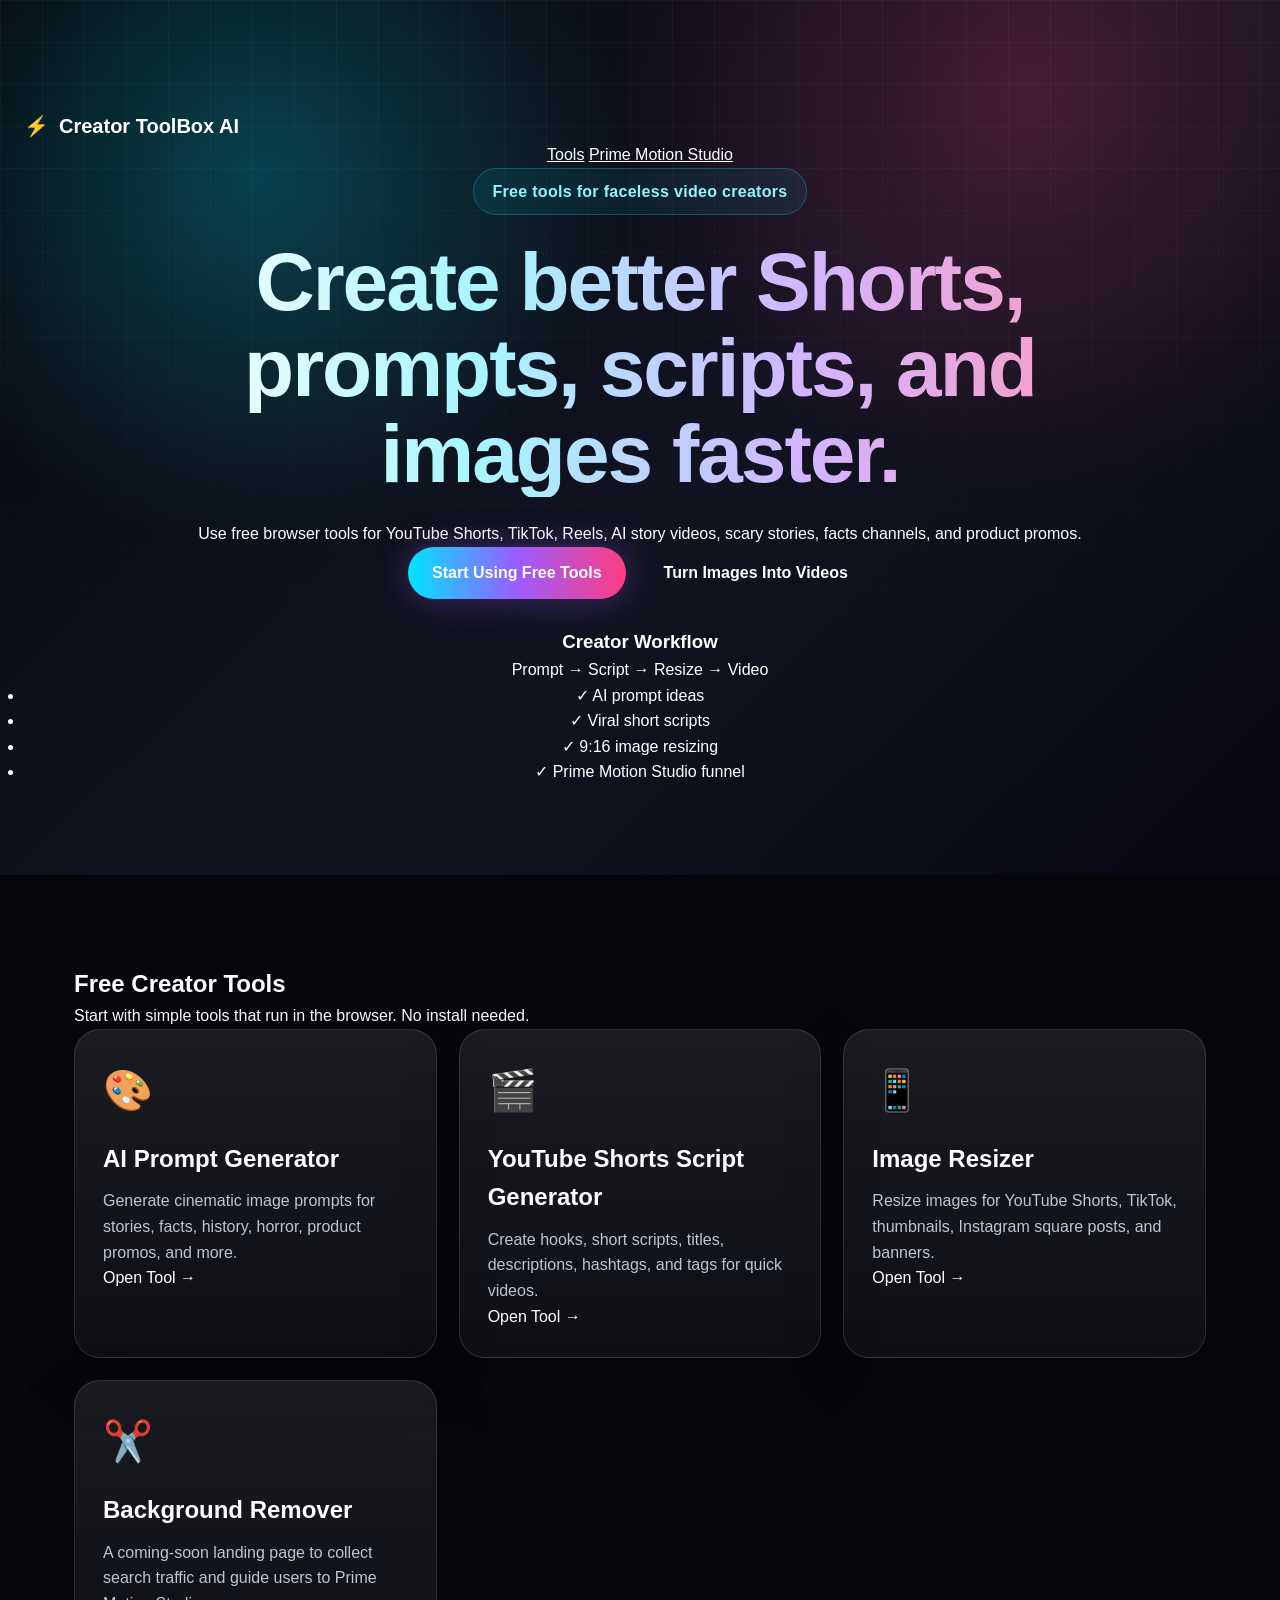
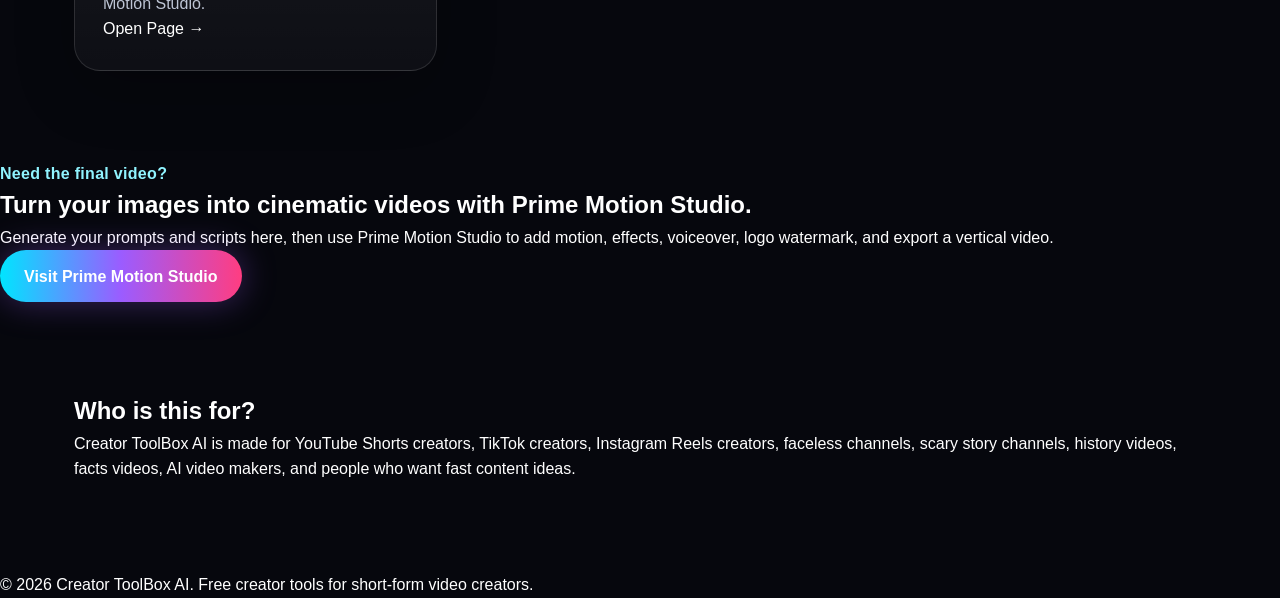
==== commit 2c413bbc: "Merge branch 'main' of https://github.com/asimmom/creator-toolbox-ai" ====
--- a/index.html
+++ b/index.html
@@ -3,106 +3,98 @@
 <head>
   <meta charset="UTF-8" />
   <meta name="viewport" content="width=device-width, initial-scale=1.0" />
-  <title>Creator ToolBox AI - Free Tools for Shorts Creators</title>
-  <meta name="description" content="Free creator tools for YouTube Shorts, TikTok, Reels and faceless video channels. Generate AI prompts, scripts, titles, hashtags, descriptions, resize images and preview text-to-voice." />
+  <title>Creator ToolBox AI - Free Tools for YouTube Shorts Creators</title>
+  <meta name="description" content="Free creator tools for YouTube Shorts, TikTok, Reels, faceless videos, AI story videos, prompts, scripts, hashtags, and image resizing." />
   <link rel="stylesheet" href="assets/css/style.css" />
 </head>
 <body>
-  <header class="site-header">
-    <a class="brand" href="index.html"><span class="brand-icon">⚡</span><span>Creator ToolBox AI</span></a>
-    <nav class="top-nav">
-      <a href="#tools">Tools</a>
-      <a href="#workflow">Workflow</a>
-      <a class="nav-cta" href="https://prime-motion-studio-website.pages.dev/" target="_blank" rel="noopener">Prime Motion Studio</a>
+  <header class="hero">
+    <nav class="navbar">
+      <a class="brand" href="index.html"><span class="brand-mark">⚡</span><span>Creator ToolBox AI</span></a>
+      <div class="nav-links">
+        <a href="#tools">Tools</a>
+        <a href="#prime">Prime Motion Studio</a>
+      </div>
     </nav>
+
+    <section class="hero-grid">
+      <div class="hero-copy">
+        <div class="badge">Free tools for faceless video creators</div>
+        <h1>Create better Shorts, prompts, scripts, and images faster.</h1>
+        <p>Use free browser tools for YouTube Shorts, TikTok, Reels, AI story videos, scary stories, facts channels, and product promos.</p>
+        <div class="hero-actions">
+          <a class="btn primary" href="#tools">Start Using Free Tools</a>
+          <a class="btn ghost" href="#prime">Turn Images Into Videos</a>
+        </div>
+      </div>
+      <div class="hero-card">
+        <div class="mini-window">
+          <div class="dots"><span></span><span></span><span></span></div>
+          <h3>Creator Workflow</h3>
+          <p>Prompt → Script → Resize → Video</p>
+          <div class="progress"><span></span></div>
+          <ul>
+            <li>✓ AI prompt ideas</li>
+            <li>✓ Viral short scripts</li>
+            <li>✓ 9:16 image resizing</li>
+            <li>✓ Prime Motion Studio funnel</li>
+          </ul>
+        </div>
+      </div>
+    </section>
   </header>
 
   <main>
-    <section class="hero">
-      <div class="hero-glow"></div>
-      <p class="badge">Free tools for creators, story channels and faceless videos</p>
-      <h1>Create faster content for YouTube Shorts, TikTok and Reels.</h1>
-      <p class="hero-text">Generate prompts, scripts, titles, hashtags, descriptions, resize images and preview voiceovers — all from one simple creator toolbox.</p>
-      <div class="hero-actions">
-        <a class="btn primary" href="#tools">Open Free Tools</a>
-        <a class="btn secondary" href="https://prime-motion-studio-website.pages.dev/" target="_blank" rel="noopener">Turn Images Into Videos</a>
+    <section id="tools" class="section">
+      <div class="section-head">
+        <h2>Free Creator Tools</h2>
+        <p>Start with simple tools that run in the browser. No install needed.</p>
       </div>
-      <div class="trust-row">
-        <span>✓ No install</span><span>✓ Free to use</span><span>✓ Built for short-form creators</span>
-      </div>
-    </section>
-
-    <section id="tools" class="section">
-      <div class="section-heading">
-        <p class="eyebrow">Creator tools</p>
-        <h2>Choose a free tool</h2>
-        <p>Each tool is simple, fast and made for content creators who want to publish more often.</p>
-      </div>
-
       <div class="tool-grid">
-        <a class="tool-card" href="tools/prompt-generator/index.html">
-          <span class="tool-icon">🎨</span>
+        <a class="tool-card" href="tools/prompt-generator/">
+          <div class="tool-icon">🎨</div>
           <h3>AI Prompt Generator</h3>
-          <p>Create cinematic prompts for AI images, story scenes, thumbnails and videos.</p>
+          <p>Generate cinematic image prompts for stories, facts, history, horror, product promos, and more.</p>
+          <span>Open Tool →</span>
         </a>
-
-        <a class="tool-card" href="tools/shorts-script-generator/index.html">
-          <span class="tool-icon">🎬</span>
+        <a class="tool-card" href="tools/shorts-script-generator/">
+          <div class="tool-icon">🎬</div>
           <h3>YouTube Shorts Script Generator</h3>
-          <p>Generate a hook, short voiceover script, scene ideas and CTA.</p>
+          <p>Create hooks, short scripts, titles, descriptions, hashtags, and tags for quick videos.</p>
+          <span>Open Tool →</span>
         </a>
-
-        <a class="tool-card" href="tools/image-resizer/index.html">
-          <span class="tool-icon">📐</span>
+        <a class="tool-card" href="tools/image-resizer/">
+          <div class="tool-icon">📱</div>
           <h3>Image Resizer</h3>
-          <p>Resize images for Shorts, TikTok, thumbnails, square posts and more.</p>
+          <p>Resize images for YouTube Shorts, TikTok, thumbnails, Instagram square posts, and banners.</p>
+          <span>Open Tool →</span>
         </a>
-
-        <a class="tool-card" href="tools/text-to-voice/index.html">
-          <span class="tool-icon">🎙️</span>
-          <h3>Text-to-Voice Generator</h3>
-          <p>Preview narration using your browser voices with speed, pitch and voice controls.</p>
-        </a>
-
-        <a class="tool-card" href="tools/title-generator/index.html">
-          <span class="tool-icon">🔥</span>
-          <h3>Title Generator</h3>
-          <p>Create clickable title ideas for Shorts, stories, facts and mystery videos.</p>
-        </a>
-
-        <a class="tool-card" href="tools/hashtag-generator/index.html">
-          <span class="tool-icon">#</span>
-          <h3>Hashtag Generator</h3>
-          <p>Generate clean hashtag sets for YouTube Shorts, TikTok and Instagram Reels.</p>
-        </a>
-
-        <a class="tool-card" href="tools/description-generator/index.html">
-          <span class="tool-icon">📝</span>
-          <h3>Description Generator</h3>
-          <p>Write SEO-friendly video descriptions with tags, keywords and call-to-action text.</p>
+        <a class="tool-card" href="tools/background-remover/">
+          <div class="tool-icon">✂️</div>
+          <h3>Background Remover</h3>
+          <p>A coming-soon landing page to collect search traffic and guide users to Prime Motion Studio.</p>
+          <span>Open Page →</span>
         </a>
       </div>
     </section>
 
-    <section id="workflow" class="workflow-section">
-      <div class="workflow-text">
-        <p class="eyebrow">Simple creator workflow</p>
-        <h2>Generate the idea here. Finish the video in Prime Motion Studio.</h2>
-        <p>Use Creator ToolBox AI to prepare your prompts, scripts, titles, hashtags and images. Then use Prime Motion Studio to turn your images into finished vertical videos with motion, effects, voiceover, logo and export tools.</p>
+    <section id="prime" class="prime-box">
+      <div>
+        <p class="eyebrow">Need the final video?</p>
+        <h2>Turn your images into cinematic videos with Prime Motion Studio.</h2>
+        <p>Generate your prompts and scripts here, then use Prime Motion Studio to add motion, effects, voiceover, logo watermark, and export a vertical video.</p>
       </div>
-      <div class="workflow-card">
-        <div class="mini-step"><span>1</span><p>Generate prompt or script</p></div>
-        <div class="mini-step"><span>2</span><p>Create or resize images</p></div>
-        <div class="mini-step"><span>3</span><p>Preview voiceover</p></div>
-        <div class="mini-step"><span>4</span><p>Finish video with Prime Motion Studio</p></div>
-        <a class="btn primary wide" href="https://prime-motion-studio-website.pages.dev/" target="_blank" rel="noopener">Visit Prime Motion Studio</a>
-      </div>
+      <a class="btn primary" href="https://prime-motion-studio-website.pages.dev/" target="_blank">Visit Prime Motion Studio</a>
+    </section>
+
+    <section class="section text-section">
+      <h2>Who is this for?</h2>
+      <p>Creator ToolBox AI is made for YouTube Shorts creators, TikTok creators, Instagram Reels creators, faceless channels, scary story channels, history videos, facts videos, AI video makers, and people who want fast content ideas.</p>
     </section>
   </main>
 
-  <footer class="site-footer">
-    <p>© 2026 Creator ToolBox AI. Free tools for creators.</p>
-    <p class="small">Want to create videos from your images? <a href="https://prime-motion-studio-website.pages.dev/" target="_blank" rel="noopener">Try Prime Motion Studio</a>.</p>
+  <footer>
+    <p>© 2026 Creator ToolBox AI. Free creator tools for short-form video creators.</p>
   </footer>
 </body>
 </html>
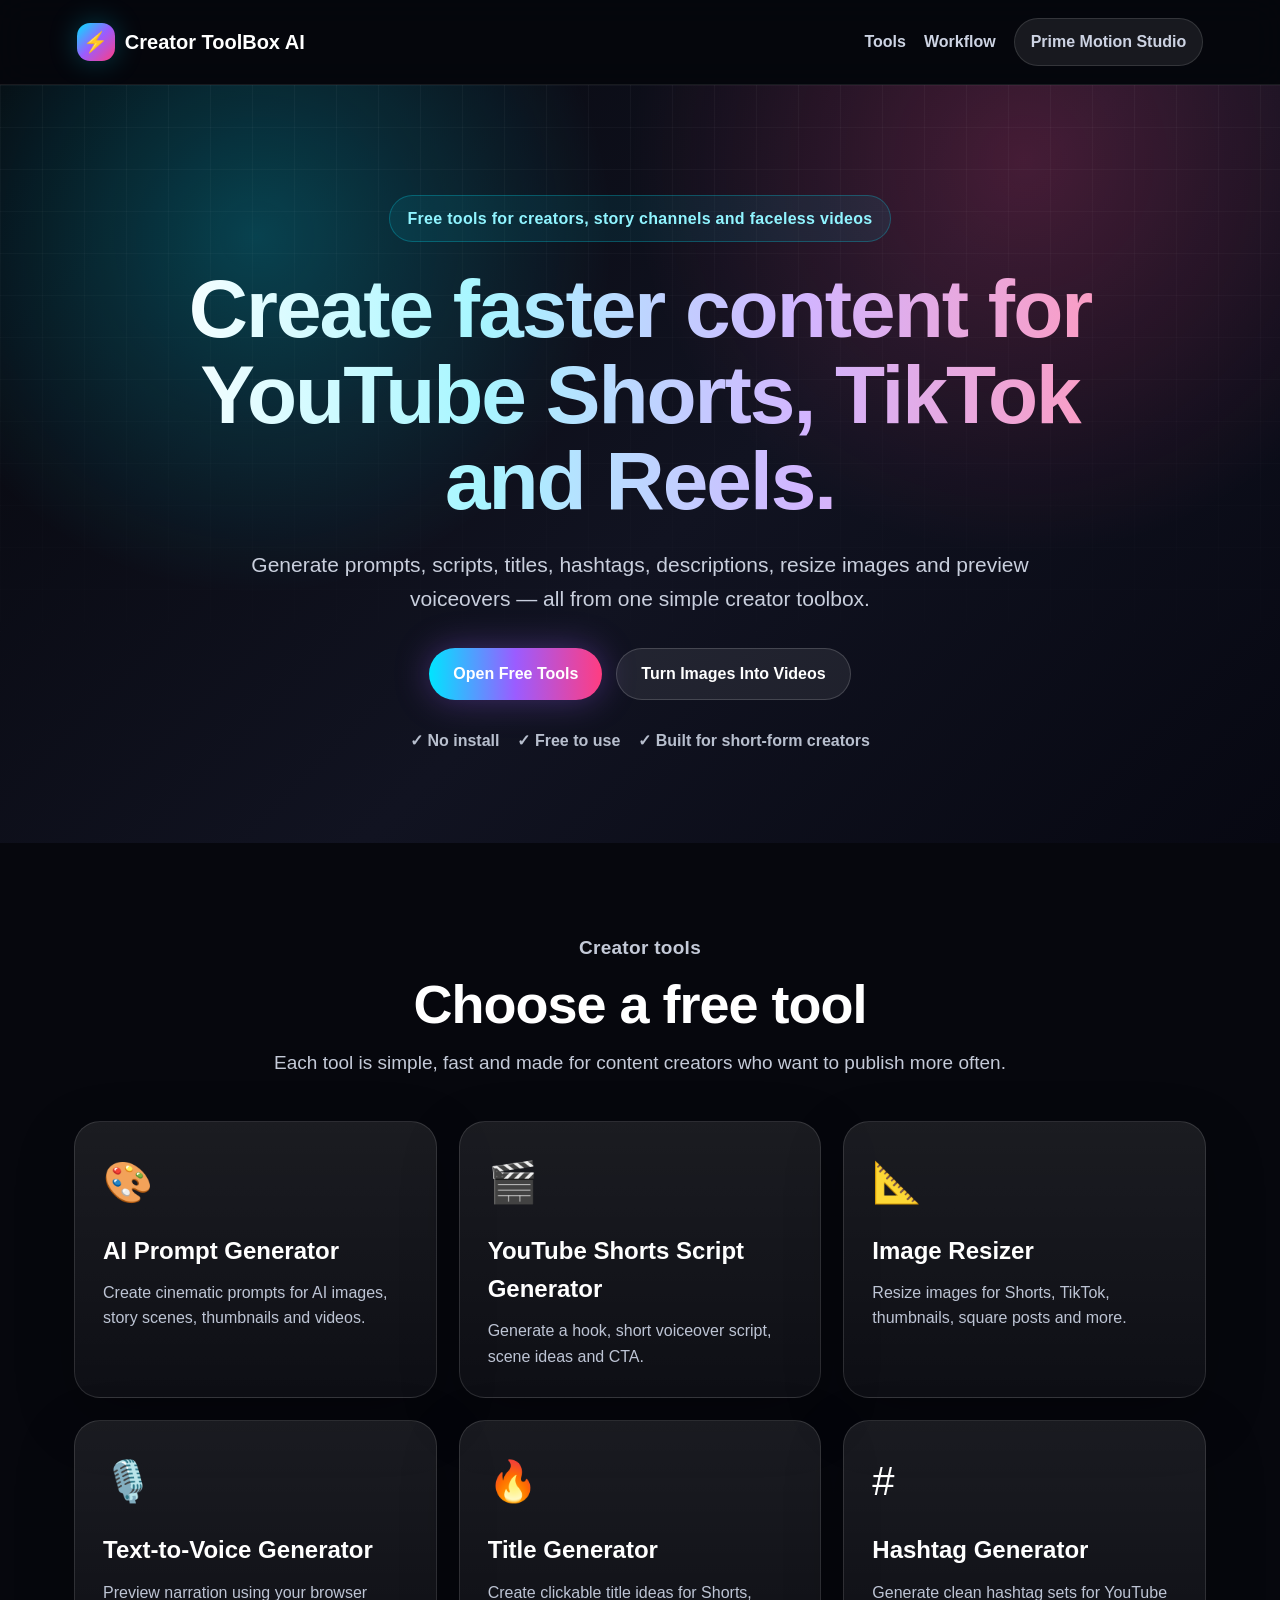
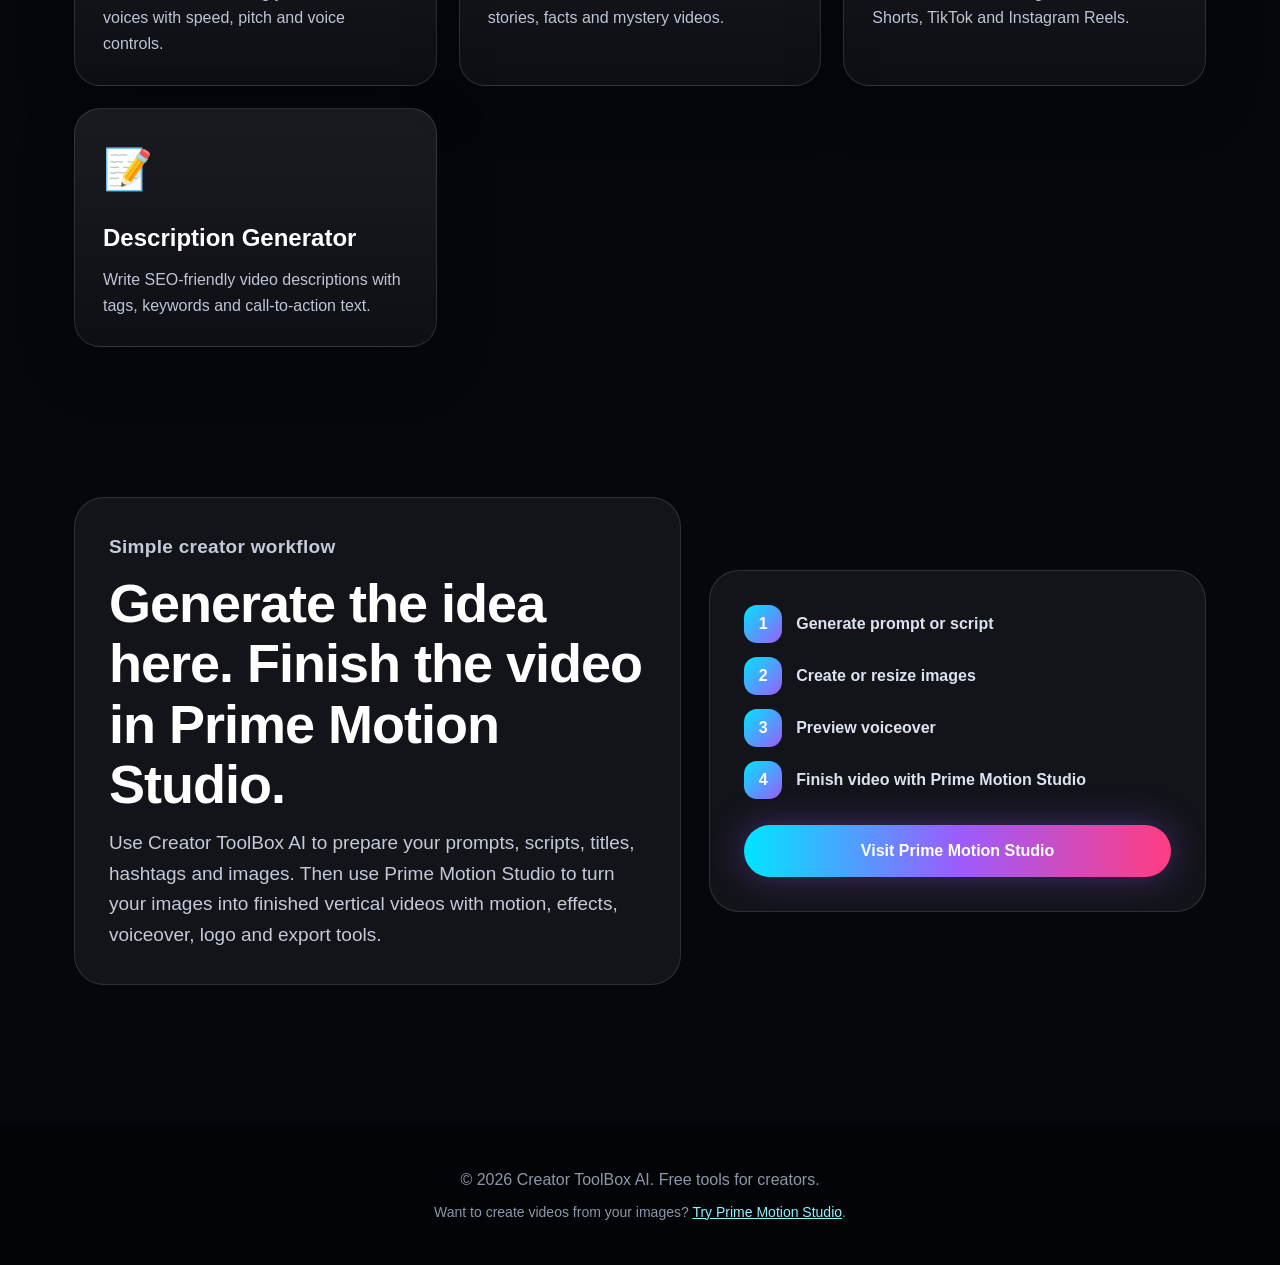
==== commit f72b3900: "Update Creator ToolBox AI tools" ====
--- a/index.html
+++ b/index.html
@@ -3,98 +3,106 @@
 <head>
   <meta charset="UTF-8" />
   <meta name="viewport" content="width=device-width, initial-scale=1.0" />
-  <title>Creator ToolBox AI - Free Tools for YouTube Shorts Creators</title>
-  <meta name="description" content="Free creator tools for YouTube Shorts, TikTok, Reels, faceless videos, AI story videos, prompts, scripts, hashtags, and image resizing." />
+  <title>Creator ToolBox AI - Free Tools for Shorts Creators</title>
+  <meta name="description" content="Free creator tools for YouTube Shorts, TikTok, Reels and faceless video channels. Generate AI prompts, scripts, titles, hashtags, descriptions, resize images and preview text-to-voice." />
   <link rel="stylesheet" href="assets/css/style.css" />
 </head>
 <body>
-  <header class="hero">
-    <nav class="navbar">
-      <a class="brand" href="index.html"><span class="brand-mark">⚡</span><span>Creator ToolBox AI</span></a>
-      <div class="nav-links">
-        <a href="#tools">Tools</a>
-        <a href="#prime">Prime Motion Studio</a>
-      </div>
+  <header class="site-header">
+    <a class="brand" href="index.html"><span class="brand-icon">⚡</span><span>Creator ToolBox AI</span></a>
+    <nav class="top-nav">
+      <a href="#tools">Tools</a>
+      <a href="#workflow">Workflow</a>
+      <a class="nav-cta" href="https://prime-motion-studio-website.pages.dev/" target="_blank" rel="noopener">Prime Motion Studio</a>
     </nav>
-
-    <section class="hero-grid">
-      <div class="hero-copy">
-        <div class="badge">Free tools for faceless video creators</div>
-        <h1>Create better Shorts, prompts, scripts, and images faster.</h1>
-        <p>Use free browser tools for YouTube Shorts, TikTok, Reels, AI story videos, scary stories, facts channels, and product promos.</p>
-        <div class="hero-actions">
-          <a class="btn primary" href="#tools">Start Using Free Tools</a>
-          <a class="btn ghost" href="#prime">Turn Images Into Videos</a>
-        </div>
-      </div>
-      <div class="hero-card">
-        <div class="mini-window">
-          <div class="dots"><span></span><span></span><span></span></div>
-          <h3>Creator Workflow</h3>
-          <p>Prompt → Script → Resize → Video</p>
-          <div class="progress"><span></span></div>
-          <ul>
-            <li>✓ AI prompt ideas</li>
-            <li>✓ Viral short scripts</li>
-            <li>✓ 9:16 image resizing</li>
-            <li>✓ Prime Motion Studio funnel</li>
-          </ul>
-        </div>
-      </div>
-    </section>
   </header>
 
   <main>
+    <section class="hero">
+      <div class="hero-glow"></div>
+      <p class="badge">Free tools for creators, story channels and faceless videos</p>
+      <h1>Create faster content for YouTube Shorts, TikTok and Reels.</h1>
+      <p class="hero-text">Generate prompts, scripts, titles, hashtags, descriptions, resize images and preview voiceovers — all from one simple creator toolbox.</p>
+      <div class="hero-actions">
+        <a class="btn primary" href="#tools">Open Free Tools</a>
+        <a class="btn secondary" href="https://prime-motion-studio-website.pages.dev/" target="_blank" rel="noopener">Turn Images Into Videos</a>
+      </div>
+      <div class="trust-row">
+        <span>✓ No install</span><span>✓ Free to use</span><span>✓ Built for short-form creators</span>
+      </div>
+    </section>
+
     <section id="tools" class="section">
-      <div class="section-head">
-        <h2>Free Creator Tools</h2>
-        <p>Start with simple tools that run in the browser. No install needed.</p>
+      <div class="section-heading">
+        <p class="eyebrow">Creator tools</p>
+        <h2>Choose a free tool</h2>
+        <p>Each tool is simple, fast and made for content creators who want to publish more often.</p>
       </div>
+
       <div class="tool-grid">
-        <a class="tool-card" href="tools/prompt-generator/">
-          <div class="tool-icon">🎨</div>
+        <a class="tool-card" href="tools/prompt-generator/index.html">
+          <span class="tool-icon">🎨</span>
           <h3>AI Prompt Generator</h3>
-          <p>Generate cinematic image prompts for stories, facts, history, horror, product promos, and more.</p>
-          <span>Open Tool →</span>
+          <p>Create cinematic prompts for AI images, story scenes, thumbnails and videos.</p>
         </a>
-        <a class="tool-card" href="tools/shorts-script-generator/">
-          <div class="tool-icon">🎬</div>
+
+        <a class="tool-card" href="tools/shorts-script-generator/index.html">
+          <span class="tool-icon">🎬</span>
           <h3>YouTube Shorts Script Generator</h3>
-          <p>Create hooks, short scripts, titles, descriptions, hashtags, and tags for quick videos.</p>
-          <span>Open Tool →</span>
+          <p>Generate a hook, short voiceover script, scene ideas and CTA.</p>
         </a>
-        <a class="tool-card" href="tools/image-resizer/">
-          <div class="tool-icon">📱</div>
+
+        <a class="tool-card" href="tools/image-resizer/index.html">
+          <span class="tool-icon">📐</span>
           <h3>Image Resizer</h3>
-          <p>Resize images for YouTube Shorts, TikTok, thumbnails, Instagram square posts, and banners.</p>
-          <span>Open Tool →</span>
+          <p>Resize images for Shorts, TikTok, thumbnails, square posts and more.</p>
         </a>
-        <a class="tool-card" href="tools/background-remover/">
-          <div class="tool-icon">✂️</div>
-          <h3>Background Remover</h3>
-          <p>A coming-soon landing page to collect search traffic and guide users to Prime Motion Studio.</p>
-          <span>Open Page →</span>
+
+        <a class="tool-card" href="tools/text-to-voice/index.html">
+          <span class="tool-icon">🎙️</span>
+          <h3>Text-to-Voice Generator</h3>
+          <p>Preview narration using your browser voices with speed, pitch and voice controls.</p>
+        </a>
+
+        <a class="tool-card" href="tools/title-generator/index.html">
+          <span class="tool-icon">🔥</span>
+          <h3>Title Generator</h3>
+          <p>Create clickable title ideas for Shorts, stories, facts and mystery videos.</p>
+        </a>
+
+        <a class="tool-card" href="tools/hashtag-generator/index.html">
+          <span class="tool-icon">#</span>
+          <h3>Hashtag Generator</h3>
+          <p>Generate clean hashtag sets for YouTube Shorts, TikTok and Instagram Reels.</p>
+        </a>
+
+        <a class="tool-card" href="tools/description-generator/index.html">
+          <span class="tool-icon">📝</span>
+          <h3>Description Generator</h3>
+          <p>Write SEO-friendly video descriptions with tags, keywords and call-to-action text.</p>
         </a>
       </div>
     </section>
 
-    <section id="prime" class="prime-box">
-      <div>
-        <p class="eyebrow">Need the final video?</p>
-        <h2>Turn your images into cinematic videos with Prime Motion Studio.</h2>
-        <p>Generate your prompts and scripts here, then use Prime Motion Studio to add motion, effects, voiceover, logo watermark, and export a vertical video.</p>
+    <section id="workflow" class="workflow-section">
+      <div class="workflow-text">
+        <p class="eyebrow">Simple creator workflow</p>
+        <h2>Generate the idea here. Finish the video in Prime Motion Studio.</h2>
+        <p>Use Creator ToolBox AI to prepare your prompts, scripts, titles, hashtags and images. Then use Prime Motion Studio to turn your images into finished vertical videos with motion, effects, voiceover, logo and export tools.</p>
       </div>
-      <a class="btn primary" href="https://prime-motion-studio-website.pages.dev/" target="_blank">Visit Prime Motion Studio</a>
-    </section>
-
-    <section class="section text-section">
-      <h2>Who is this for?</h2>
-      <p>Creator ToolBox AI is made for YouTube Shorts creators, TikTok creators, Instagram Reels creators, faceless channels, scary story channels, history videos, facts videos, AI video makers, and people who want fast content ideas.</p>
+      <div class="workflow-card">
+        <div class="mini-step"><span>1</span><p>Generate prompt or script</p></div>
+        <div class="mini-step"><span>2</span><p>Create or resize images</p></div>
+        <div class="mini-step"><span>3</span><p>Preview voiceover</p></div>
+        <div class="mini-step"><span>4</span><p>Finish video with Prime Motion Studio</p></div>
+        <a class="btn primary wide" href="https://prime-motion-studio-website.pages.dev/" target="_blank" rel="noopener">Visit Prime Motion Studio</a>
+      </div>
     </section>
   </main>
 
-  <footer>
-    <p>© 2026 Creator ToolBox AI. Free creator tools for short-form video creators.</p>
+  <footer class="site-footer">
+    <p>© 2026 Creator ToolBox AI. Free tools for creators.</p>
+    <p class="small">Want to create videos from your images? <a href="https://prime-motion-studio-website.pages.dev/" target="_blank" rel="noopener">Try Prime Motion Studio</a>.</p>
   </footer>
 </body>
 </html>
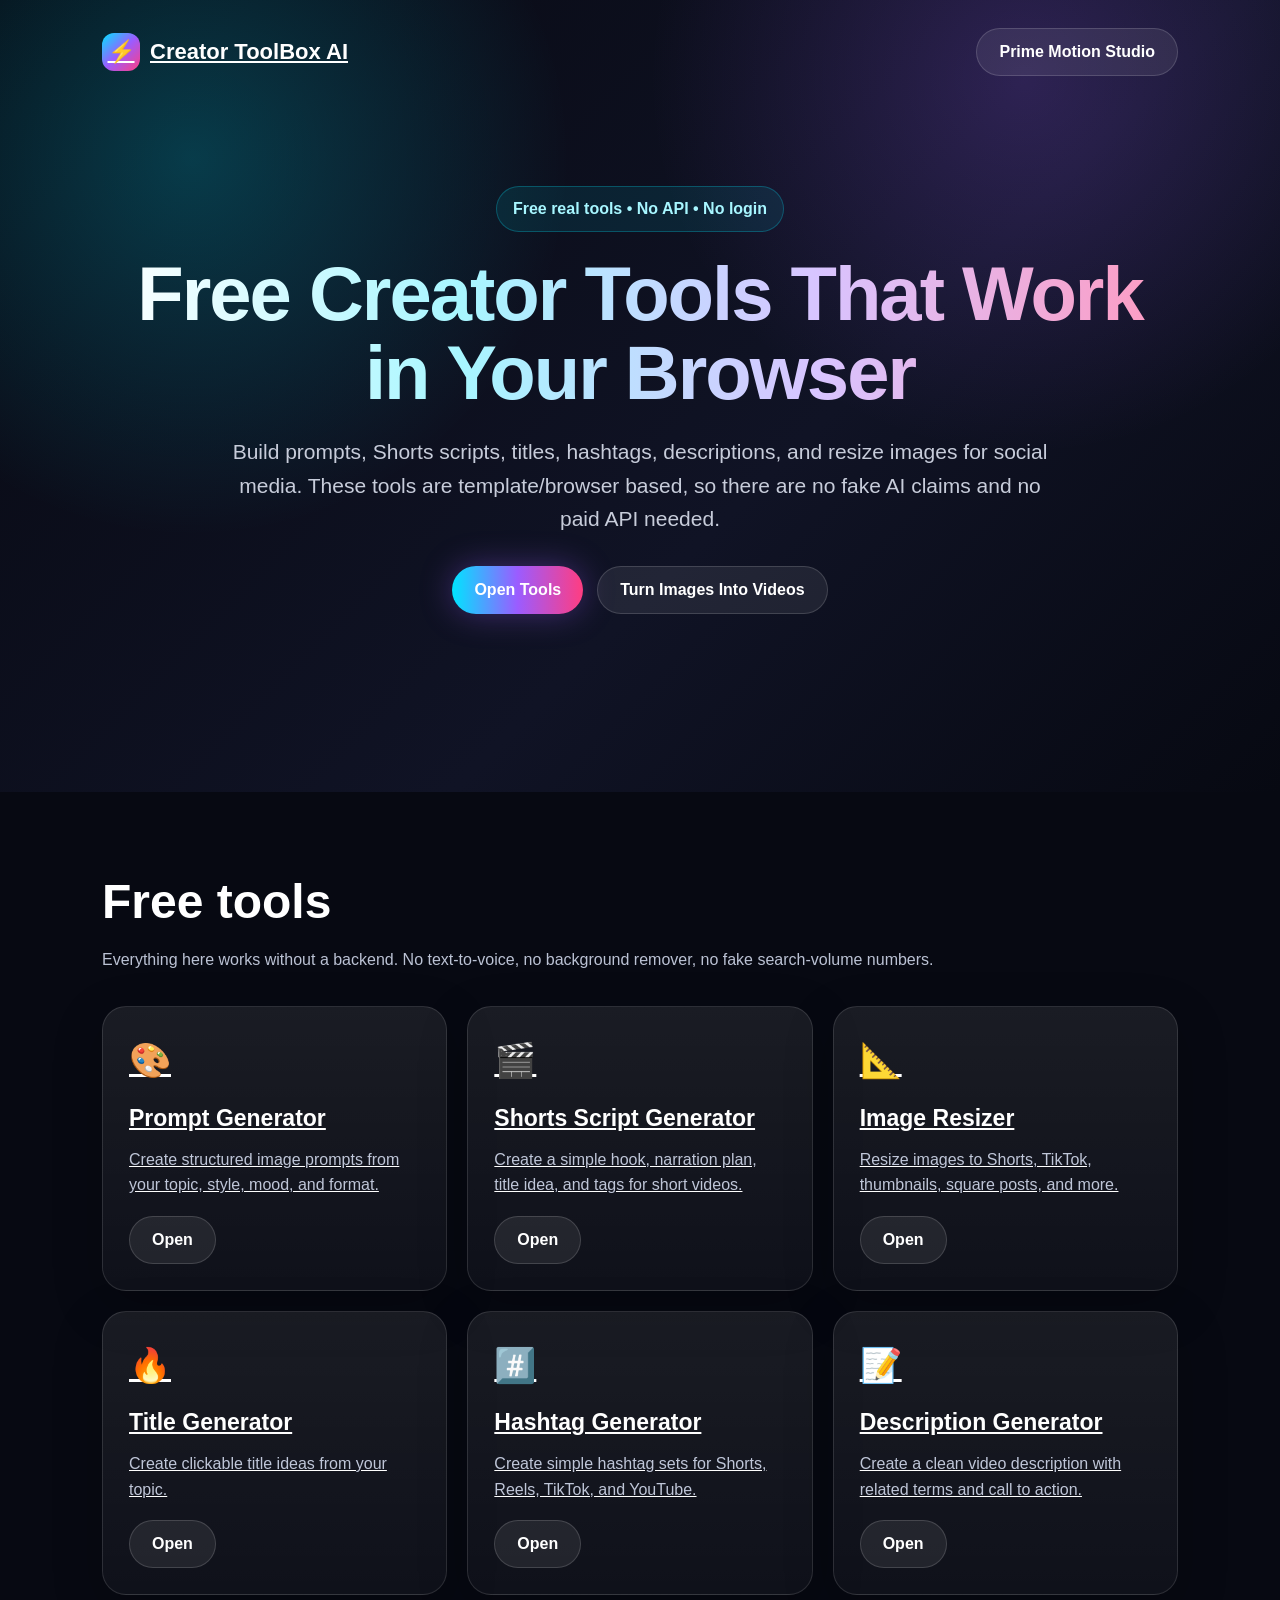
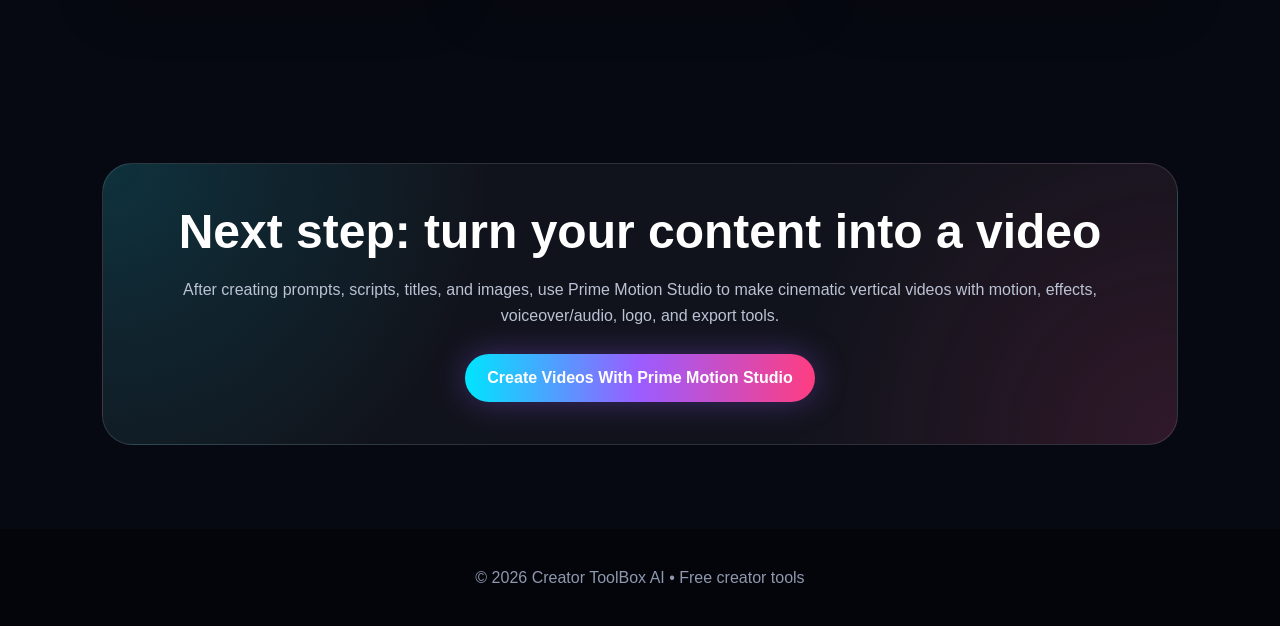
==== commit 7f72e288: "Clean website to real static tools only" ====
--- a/index.html
+++ b/index.html
@@ -1,108 +1 @@
-<!DOCTYPE html>
-<html lang="en">
-<head>
-  <meta charset="UTF-8" />
-  <meta name="viewport" content="width=device-width, initial-scale=1.0" />
-  <title>Creator ToolBox AI - Free Tools for Shorts Creators</title>
-  <meta name="description" content="Free creator tools for YouTube Shorts, TikTok, Reels and faceless video channels. Generate AI prompts, scripts, titles, hashtags, descriptions, resize images and preview text-to-voice." />
-  <link rel="stylesheet" href="assets/css/style.css" />
-</head>
-<body>
-  <header class="site-header">
-    <a class="brand" href="index.html"><span class="brand-icon">⚡</span><span>Creator ToolBox AI</span></a>
-    <nav class="top-nav">
-      <a href="#tools">Tools</a>
-      <a href="#workflow">Workflow</a>
-      <a class="nav-cta" href="https://prime-motion-studio-website.pages.dev/" target="_blank" rel="noopener">Prime Motion Studio</a>
-    </nav>
-  </header>
-
-  <main>
-    <section class="hero">
-      <div class="hero-glow"></div>
-      <p class="badge">Free tools for creators, story channels and faceless videos</p>
-      <h1>Create faster content for YouTube Shorts, TikTok and Reels.</h1>
-      <p class="hero-text">Generate prompts, scripts, titles, hashtags, descriptions, resize images and preview voiceovers — all from one simple creator toolbox.</p>
-      <div class="hero-actions">
-        <a class="btn primary" href="#tools">Open Free Tools</a>
-        <a class="btn secondary" href="https://prime-motion-studio-website.pages.dev/" target="_blank" rel="noopener">Turn Images Into Videos</a>
-      </div>
-      <div class="trust-row">
-        <span>✓ No install</span><span>✓ Free to use</span><span>✓ Built for short-form creators</span>
-      </div>
-    </section>
-
-    <section id="tools" class="section">
-      <div class="section-heading">
-        <p class="eyebrow">Creator tools</p>
-        <h2>Choose a free tool</h2>
-        <p>Each tool is simple, fast and made for content creators who want to publish more often.</p>
-      </div>
-
-      <div class="tool-grid">
-        <a class="tool-card" href="tools/prompt-generator/index.html">
-          <span class="tool-icon">🎨</span>
-          <h3>AI Prompt Generator</h3>
-          <p>Create cinematic prompts for AI images, story scenes, thumbnails and videos.</p>
-        </a>
-
-        <a class="tool-card" href="tools/shorts-script-generator/index.html">
-          <span class="tool-icon">🎬</span>
-          <h3>YouTube Shorts Script Generator</h3>
-          <p>Generate a hook, short voiceover script, scene ideas and CTA.</p>
-        </a>
-
-        <a class="tool-card" href="tools/image-resizer/index.html">
-          <span class="tool-icon">📐</span>
-          <h3>Image Resizer</h3>
-          <p>Resize images for Shorts, TikTok, thumbnails, square posts and more.</p>
-        </a>
-
-        <a class="tool-card" href="tools/text-to-voice/index.html">
-          <span class="tool-icon">🎙️</span>
-          <h3>Text-to-Voice Generator</h3>
-          <p>Preview narration using your browser voices with speed, pitch and voice controls.</p>
-        </a>
-
-        <a class="tool-card" href="tools/title-generator/index.html">
-          <span class="tool-icon">🔥</span>
-          <h3>Title Generator</h3>
-          <p>Create clickable title ideas for Shorts, stories, facts and mystery videos.</p>
-        </a>
-
-        <a class="tool-card" href="tools/hashtag-generator/index.html">
-          <span class="tool-icon">#</span>
-          <h3>Hashtag Generator</h3>
-          <p>Generate clean hashtag sets for YouTube Shorts, TikTok and Instagram Reels.</p>
-        </a>
-
-        <a class="tool-card" href="tools/description-generator/index.html">
-          <span class="tool-icon">📝</span>
-          <h3>Description Generator</h3>
-          <p>Write SEO-friendly video descriptions with tags, keywords and call-to-action text.</p>
-        </a>
-      </div>
-    </section>
-
-    <section id="workflow" class="workflow-section">
-      <div class="workflow-text">
-        <p class="eyebrow">Simple creator workflow</p>
-        <h2>Generate the idea here. Finish the video in Prime Motion Studio.</h2>
-        <p>Use Creator ToolBox AI to prepare your prompts, scripts, titles, hashtags and images. Then use Prime Motion Studio to turn your images into finished vertical videos with motion, effects, voiceover, logo and export tools.</p>
-      </div>
-      <div class="workflow-card">
-        <div class="mini-step"><span>1</span><p>Generate prompt or script</p></div>
-        <div class="mini-step"><span>2</span><p>Create or resize images</p></div>
-        <div class="mini-step"><span>3</span><p>Preview voiceover</p></div>
-        <div class="mini-step"><span>4</span><p>Finish video with Prime Motion Studio</p></div>
-        <a class="btn primary wide" href="https://prime-motion-studio-website.pages.dev/" target="_blank" rel="noopener">Visit Prime Motion Studio</a>
-      </div>
-    </section>
-  </main>
-
-  <footer class="site-footer">
-    <p>© 2026 Creator ToolBox AI. Free tools for creators.</p>
-    <p class="small">Want to create videos from your images? <a href="https://prime-motion-studio-website.pages.dev/" target="_blank" rel="noopener">Try Prime Motion Studio</a>.</p>
-  </footer>
-</body>
-</html>
+<!DOCTYPE html><html lang="en"><head><meta charset="UTF-8"><meta name="viewport" content="width=device-width,initial-scale=1.0"><title>Creator ToolBox AI - Free Real Creator Tools</title><meta name="description" content="Free browser-based creator tools for prompts, YouTube Shorts scripts, image resizing, titles, hashtags, and descriptions. No signup and no API needed."><link rel="stylesheet" href="assets/css/style.css"></head><body><header class="hero"><div class="wrap"><nav class="nav"><a class="brand" href="index.html"><i>⚡</i>Creator ToolBox AI</a><a class="btn2" href="https://prime-motion-studio-website.pages.dev/" target="_blank">Prime Motion Studio</a></nav><div class="hero-content"><div class="badge">Free real tools • No API • No login</div><h1>Free Creator Tools That Work in Your Browser</h1><p class="lead">Build prompts, Shorts scripts, titles, hashtags, descriptions, and resize images for social media. These tools are template/browser based, so there are no fake AI claims and no paid API needed.</p><div class="actions"><a class="btn" href="#tools">Open Tools</a><a class="btn2" href="https://prime-motion-studio-website.pages.dev/" target="_blank">Turn Images Into Videos</a></div></div></div></header><main><section id="tools" class="section"><div class="wrap"><h2>Free tools</h2><p class="muted">Everything here works without a backend. No text-to-voice, no background remover, no fake search-volume numbers.</p><div class="grid"><a class="card" href="tools/prompt-generator/"><div class="icon">🎨</div><h3>Prompt Generator</h3><p>Create structured image prompts from your topic, style, mood, and format.</p><span class="btn2">Open</span></a><a class="card" href="tools/shorts-script-generator/"><div class="icon">🎬</div><h3>Shorts Script Generator</h3><p>Create a simple hook, narration plan, title idea, and tags for short videos.</p><span class="btn2">Open</span></a><a class="card" href="tools/image-resizer/"><div class="icon">📐</div><h3>Image Resizer</h3><p>Resize images to Shorts, TikTok, thumbnails, square posts, and more.</p><span class="btn2">Open</span></a><a class="card" href="tools/title-generator/"><div class="icon">🔥</div><h3>Title Generator</h3><p>Create clickable title ideas from your topic.</p><span class="btn2">Open</span></a><a class="card" href="tools/hashtag-generator/"><div class="icon">#️⃣</div><h3>Hashtag Generator</h3><p>Create simple hashtag sets for Shorts, Reels, TikTok, and YouTube.</p><span class="btn2">Open</span></a><a class="card" href="tools/description-generator/"><div class="icon">📝</div><h3>Description Generator</h3><p>Create a clean video description with related terms and call to action.</p><span class="btn2">Open</span></a></div></div></section><section class="section"><div class="wrap"><div class="promo"><h2>Next step: turn your content into a video</h2><p class="muted">After creating prompts, scripts, titles, and images, use Prime Motion Studio to make cinematic vertical videos with motion, effects, voiceover/audio, logo, and export tools.</p><br><a class="btn" href="https://prime-motion-studio-website.pages.dev/" target="_blank">Create Videos With Prime Motion Studio</a></div></div></section></main><footer><div class="wrap">© 2026 Creator ToolBox AI • Free creator tools</div></footer></body></html>
--- a/assets/css/style.css
+++ b/assets/css/style.css
@@ -1 +1 @@
-*{margin:0;padding:0;box-sizing:border-box}html{scroll-behavior:smooth}body{font-family:Arial,Helvetica,sans-serif;background:#06070d;color:#fff;line-height:1.6}a{color:inherit}.site-header{position:sticky;top:0;z-index:10;display:flex;justify-content:space-between;align-items:center;padding:18px 6%;background:rgba(6,7,13,.82);backdrop-filter:blur(16px);border-bottom:1px solid rgba(255,255,255,.08)}.brand{display:flex;align-items:center;gap:10px;text-decoration:none;font-size:20px;font-weight:900}.brand-icon{width:38px;height:38px;border-radius:13px;display:inline-flex;align-items:center;justify-content:center;background:linear-gradient(135deg,#00e5ff,#9b5cff,#ff3d81);box-shadow:0 0 28px rgba(0,229,255,.25)}.top-nav{display:flex;align-items:center;gap:18px}.top-nav a{text-decoration:none;color:#cdd3e3;font-weight:700}.top-nav a:hover{color:#fff}.nav-cta{padding:10px 16px;border-radius:999px;background:rgba(255,255,255,.08);border:1px solid rgba(255,255,255,.12)}.hero{position:relative;overflow:hidden;text-align:center;padding:110px 24px 90px;background:radial-gradient(circle at 20% 20%,rgba(0,229,255,.25),transparent 30%),radial-gradient(circle at 80% 10%,rgba(255,61,129,.22),transparent 32%),linear-gradient(135deg,#06070d,#111321 55%,#070812)}.hero:before{content:"";position:absolute;inset:0;background-image:linear-gradient(rgba(255,255,255,.035) 1px,transparent 1px),linear-gradient(90deg,rgba(255,255,255,.035) 1px,transparent 1px);background-size:42px 42px;mask-image:linear-gradient(to bottom,black,transparent 85%)}.hero>*{position:relative}.badge,.eyebrow{display:inline-block;color:#90f4ff;font-weight:900;letter-spacing:.3px}.badge{padding:10px 18px;border-radius:999px;background:rgba(0,229,255,.08);border:1px solid rgba(0,229,255,.25);margin-bottom:24px}.hero h1{max-width:980px;margin:0 auto 24px;font-size:clamp(42px,7vw,82px);line-height:1.05;letter-spacing:-2px;background:linear-gradient(90deg,#fff,#a7f6ff,#d2b5ff,#ff9abd);-webkit-background-clip:text;color:transparent}.hero-text{max-width:820px;margin:0 auto 32px;color:#c9cfdd;font-size:21px}.hero-actions{display:flex;justify-content:center;flex-wrap:wrap;gap:14px;margin-bottom:28px}.btn{display:inline-flex;align-items:center;justify-content:center;min-height:52px;padding:0 24px;border-radius:999px;text-decoration:none;font-weight:900;border:0;cursor:pointer;font-size:16px;transition:.25s}.btn.primary{background:linear-gradient(90deg,#00e5ff,#9b5cff,#ff3d81);box-shadow:0 0 34px rgba(155,92,255,.35);color:#fff}.btn.primary:hover{transform:translateY(-3px);box-shadow:0 0 48px rgba(255,61,129,.42)}.btn.secondary{background:rgba(255,255,255,.08);border:1px solid rgba(255,255,255,.16);color:#fff}.btn.secondary:hover{background:rgba(255,255,255,.14);transform:translateY(-3px)}.btn.wide{width:100%;margin-top:12px}.trust-row{display:flex;justify-content:center;flex-wrap:wrap;gap:18px;color:#b8bfce;font-weight:800}.section{max-width:1180px;margin:0 auto;padding:90px 24px}.section-heading{text-align:center;max-width:760px;margin:0 auto 42px}.section-heading h2,.workflow-text h2,.tool-hero h1{font-size:clamp(32px,5vw,54px);line-height:1.12;margin:10px 0 14px;letter-spacing:-1px}.section-heading p,.workflow-text p,.tool-hero p{color:#c4cad8;font-size:19px}.tool-grid{display:grid;grid-template-columns:repeat(3,1fr);gap:22px}.tool-card{display:block;text-decoration:none;min-height:220px;padding:28px;border-radius:26px;background:linear-gradient(180deg,rgba(255,255,255,.085),rgba(255,255,255,.035));border:1px solid rgba(255,255,255,.12);box-shadow:0 20px 60px rgba(0,0,0,.24);transition:.25s}.tool-card:hover{transform:translateY(-7px);border-color:rgba(0,229,255,.38);box-shadow:0 24px 80px rgba(0,229,255,.12)}.tool-icon{font-size:40px;display:block;margin-bottom:18px}.tool-card h3{font-size:24px;margin-bottom:10px}.tool-card p{color:#bdc4d4}.workflow-section{max-width:1180px;margin:20px auto 100px;padding:40px 24px;display:grid;grid-template-columns:1.1fr .9fr;gap:28px;align-items:center}.workflow-text,.workflow-card,.tool-panel,.output-box{border-radius:30px;background:rgba(255,255,255,.055);border:1px solid rgba(255,255,255,.12);padding:34px}.mini-step{display:flex;gap:14px;align-items:center;margin-bottom:14px}.mini-step span{width:38px;height:38px;border-radius:13px;display:flex;align-items:center;justify-content:center;background:linear-gradient(135deg,#00e5ff,#9b5cff);font-weight:900}.mini-step p{color:#dce2ef;font-weight:800}.site-footer{text-align:center;padding:42px 24px;background:#030407;color:#8f96a8}.site-footer a{color:#90f4ff}.small{font-size:14px;margin-top:8px}.tool-hero{max-width:980px;margin:0 auto;text-align:center;padding:76px 24px 34px}.back-link{display:inline-block;margin-bottom:20px;color:#90f4ff;text-decoration:none;font-weight:900}.tool-layout{max-width:1180px;margin:0 auto 100px;padding:0 24px;display:grid;grid-template-columns:1fr 1fr;gap:24px}.form-row{margin-bottom:18px}.form-row label{display:block;margin-bottom:8px;color:#dce2ef;font-weight:900}.form-row input,.form-row textarea,.form-row select{width:100%;padding:14px 15px;border-radius:16px;border:1px solid rgba(255,255,255,.14);background:#0e1019;color:#fff;font-size:16px;outline:none}.form-row textarea{min-height:150px;resize:vertical}.form-row input:focus,.form-row textarea:focus,.form-row select:focus{border-color:rgba(0,229,255,.5);box-shadow:0 0 0 4px rgba(0,229,255,.08)}.output-box{white-space:pre-wrap;color:#dce2ef;min-height:360px;position:relative}.output-actions{display:flex;gap:10px;flex-wrap:wrap;margin-top:14px}.small-btn{padding:10px 14px;border-radius:14px;border:1px solid rgba(255,255,255,.14);background:rgba(255,255,255,.07);color:#fff;cursor:pointer;font-weight:800}.small-btn:hover{background:rgba(255,255,255,.13)}.promo-strip{max-width:1180px;margin:0 auto 80px;padding:28px;border-radius:28px;background:radial-gradient(circle at 20% 20%,rgba(0,229,255,.18),transparent 35%),linear-gradient(135deg,rgba(255,255,255,.08),rgba(255,255,255,.035));border:1px solid rgba(255,255,255,.13);display:flex;align-items:center;justify-content:space-between;gap:20px}.promo-strip p{color:#c4cad8}.canvas-wrap{background:#0e1019;border:1px dashed rgba(255,255,255,.25);border-radius:18px;padding:16px;text-align:center}.canvas-wrap canvas{max-width:100%;border-radius:14px;background:#000}.range-grid{display:grid;grid-template-columns:1fr 1fr;gap:14px}.hint{font-size:14px;color:#9ea7bb;margin-top:8px}.voice-status{color:#90f4ff;font-weight:800;margin-top:8px}@media(max-width:920px){.tool-grid{grid-template-columns:repeat(2,1fr)}.workflow-section,.tool-layout{grid-template-columns:1fr}.promo-strip{flex-direction:column;text-align:center}.top-nav{display:none}}@media(max-width:620px){.tool-grid{grid-template-columns:1fr}.site-header{padding:14px 20px}.hero{padding:78px 20px 70px}.section{padding:70px 20px}.tool-hero{padding-top:52px}.range-grid{grid-template-columns:1fr}.output-box{min-height:280px}}
+*{box-sizing:border-box;margin:0;padding:0}html{scroll-behavior:smooth}body{font-family:Arial,Helvetica,sans-serif;background:#070912;color:#fff;line-height:1.6}a{color:inherit}.wrap{max-width:1120px;margin:auto;padding:0 22px}.hero{min-height:88vh;background:radial-gradient(circle at 15% 20%,rgba(0,229,255,.22),transparent 30%),radial-gradient(circle at 80% 10%,rgba(155,92,255,.22),transparent 30%),linear-gradient(135deg,#070912,#101325 60%,#070912);padding:28px 0 70px}.nav{display:flex;justify-content:space-between;align-items:center;gap:16px}.brand{font-weight:900;font-size:22px;display:flex;align-items:center;gap:10px}.brand i{display:inline-flex;width:38px;height:38px;border-radius:12px;align-items:center;justify-content:center;background:linear-gradient(135deg,#00e5ff,#9b5cff,#ff3d81);font-style:normal}.btn,.btn2{display:inline-flex;align-items:center;justify-content:center;gap:8px;min-height:48px;padding:0 22px;border-radius:999px;text-decoration:none;border:0;cursor:pointer;font-weight:800}.btn{background:linear-gradient(90deg,#00e5ff,#9b5cff,#ff3d81);color:#fff;box-shadow:0 0 32px rgba(155,92,255,.35)}.btn2{background:rgba(255,255,255,.08);border:1px solid rgba(255,255,255,.15);color:#fff}.hero-content{padding:110px 0 40px;text-align:center}.badge{display:inline-block;padding:9px 16px;border-radius:999px;background:rgba(0,229,255,.09);border:1px solid rgba(0,229,255,.25);color:#a7f6ff;font-weight:800;margin-bottom:22px}h1{font-size:clamp(42px,7vw,76px);line-height:1.05;margin-bottom:22px;letter-spacing:-2px;background:linear-gradient(90deg,#fff,#a7f6ff,#d8c4ff,#ff9ac0);-webkit-background-clip:text;color:transparent}.lead{max-width:820px;margin:0 auto 30px;color:#c7ccda;font-size:21px}.actions{display:flex;justify-content:center;gap:14px;flex-wrap:wrap}.section{padding:84px 0}.section h2{font-size:clamp(30px,5vw,48px);line-height:1.1;margin-bottom:18px}.muted{color:#bbc2d4}.grid{display:grid;grid-template-columns:repeat(3,1fr);gap:20px;margin-top:34px}.card{background:linear-gradient(180deg,rgba(255,255,255,.08),rgba(255,255,255,.035));border:1px solid rgba(255,255,255,.12);border-radius:24px;padding:26px;box-shadow:0 16px 50px rgba(0,0,0,.22);transition:.25s}.card:hover{transform:translateY(-5px);border-color:rgba(0,229,255,.35)}.card .icon{font-size:34px;margin-bottom:12px}.card h3{font-size:23px;margin-bottom:10px}.card p{color:#bfc6d8;margin-bottom:18px}.promo{background:radial-gradient(circle at top left,rgba(0,229,255,.15),transparent 35%),radial-gradient(circle at bottom right,rgba(255,61,129,.13),transparent 35%),rgba(255,255,255,.045);border:1px solid rgba(255,255,255,.12);border-radius:30px;padding:42px;text-align:center}.tool-hero{padding:30px 0;background:linear-gradient(135deg,#070912,#11152a)}.tool-main{padding:54px 0 90px}.panel{background:rgba(255,255,255,.06);border:1px solid rgba(255,255,255,.12);border-radius:24px;padding:24px;margin-top:22px}label{display:block;margin:14px 0 8px;font-weight:800}.input,textarea,select{width:100%;background:#0d1020;color:#fff;border:1px solid rgba(255,255,255,.18);border-radius:14px;padding:13px 14px;font-size:16px}textarea{min-height:130px;resize:vertical}.row{display:grid;grid-template-columns:1fr 1fr;gap:16px}.output{white-space:pre-wrap;background:#050713;border:1px solid rgba(0,229,255,.2);border-radius:18px;padding:18px;min-height:180px;color:#e9ecf5}.mini{font-size:14px;color:#9fa8bf;margin-top:10px}.canvas-box{display:flex;justify-content:center;background:#050713;border:1px dashed rgba(255,255,255,.18);border-radius:18px;padding:18px;margin-top:18px}canvas{max-width:100%;height:auto;border-radius:12px}footer{padding:36px 0;text-align:center;background:#03050b;color:#8f98ad}@media(max-width:850px){.grid,.row{grid-template-columns:1fr}.nav{flex-direction:column}.hero-content{padding:75px 0 30px}}
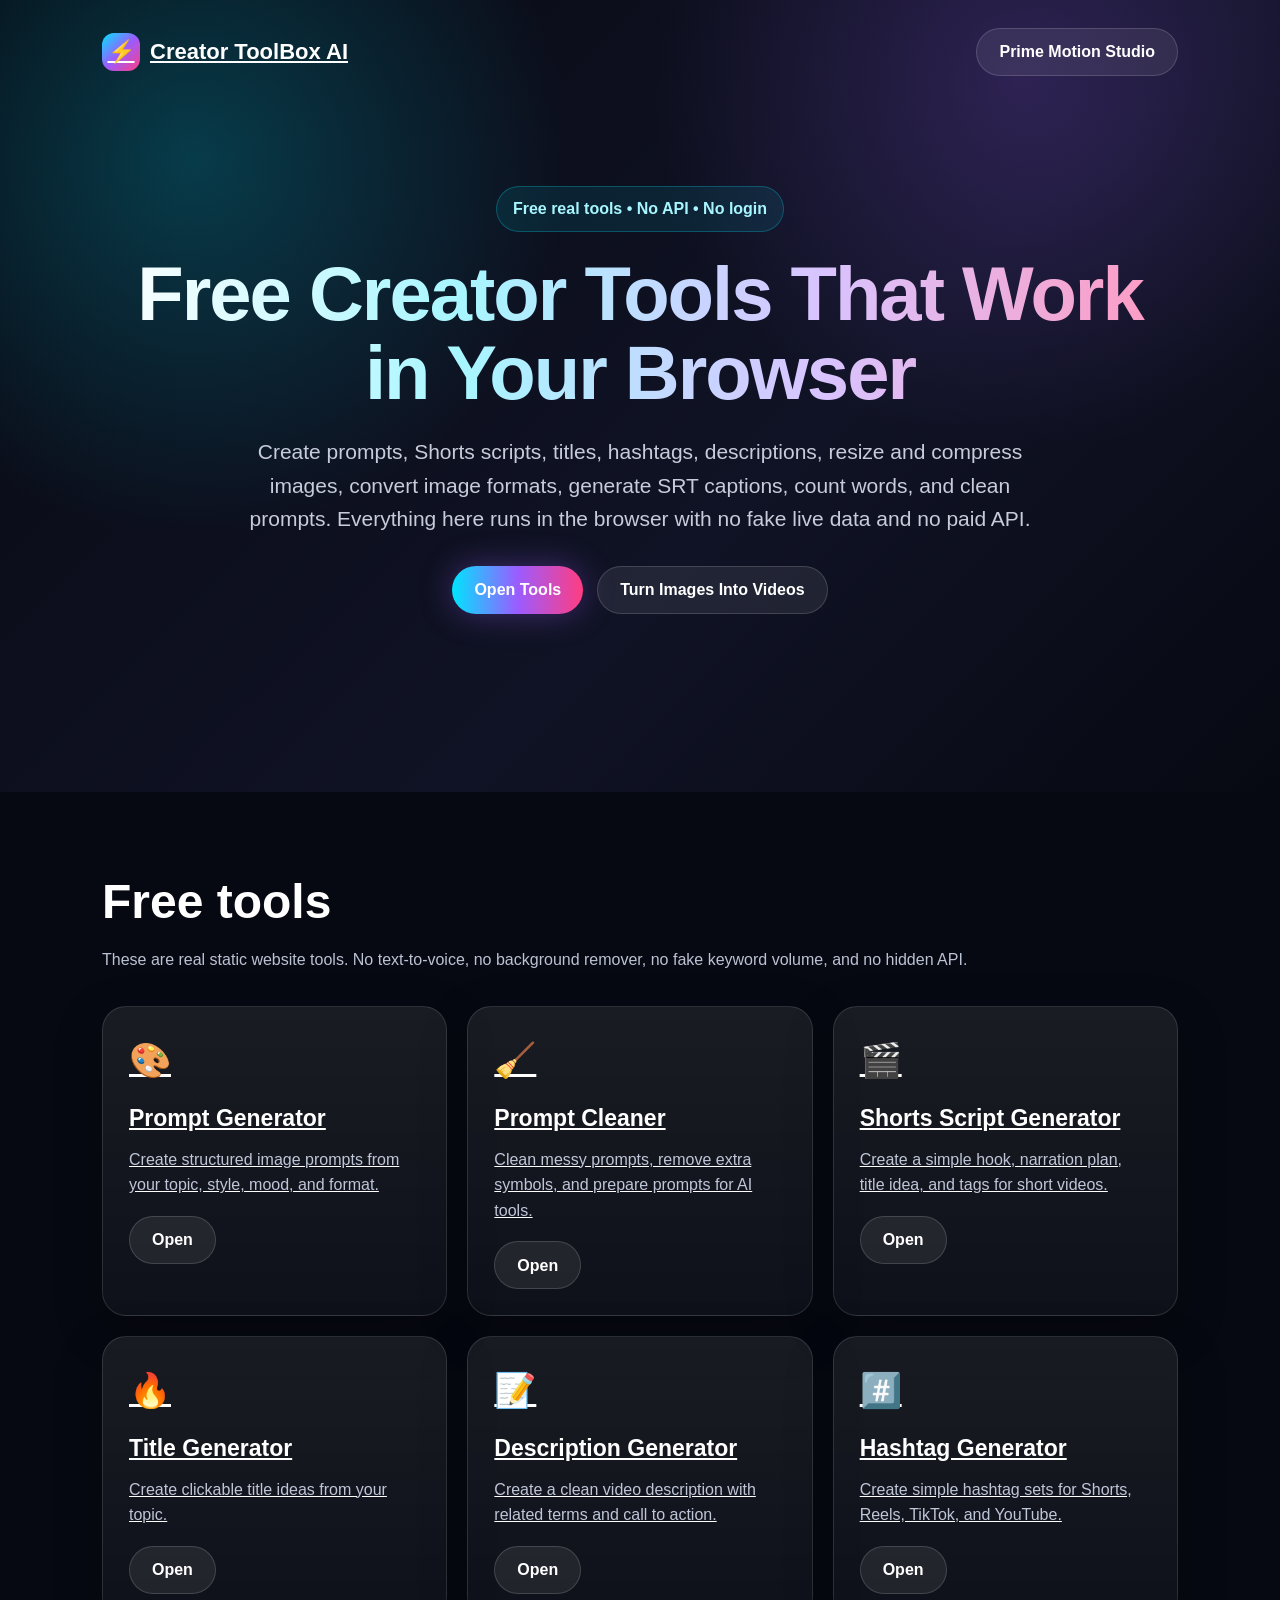
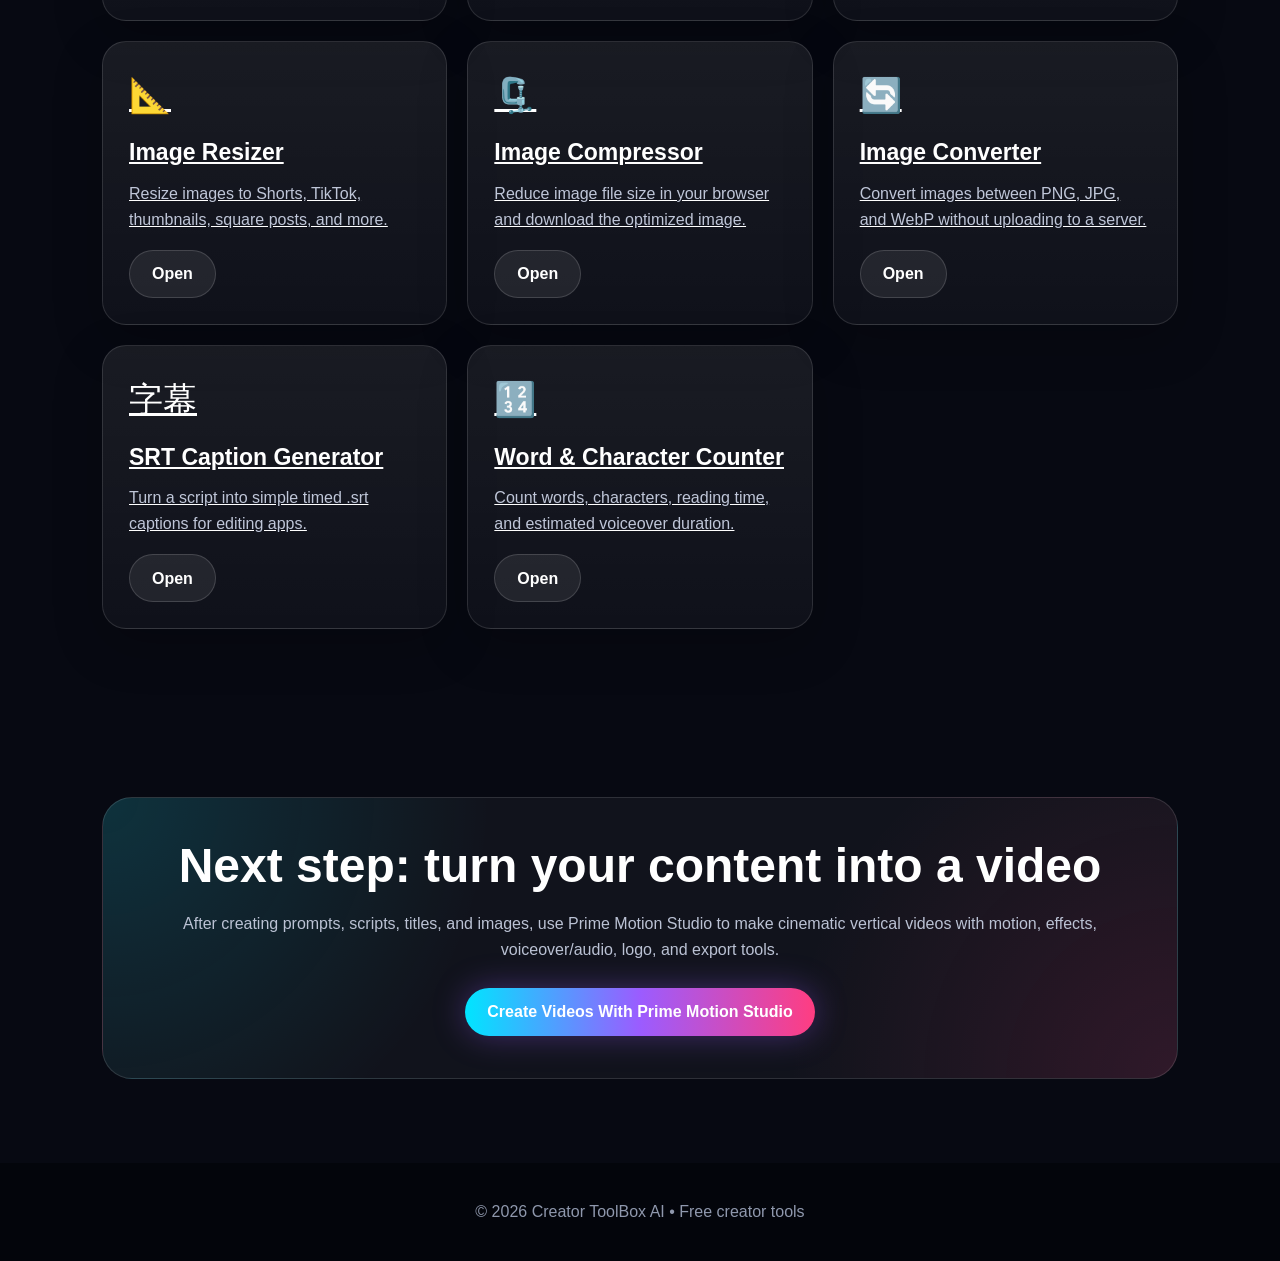
==== commit 15815e41: "add and updatw" ====
--- a/index.html
+++ b/index.html
@@ -1 +1 @@
-<!DOCTYPE html><html lang="en"><head><meta charset="UTF-8"><meta name="viewport" content="width=device-width,initial-scale=1.0"><title>Creator ToolBox AI - Free Real Creator Tools</title><meta name="description" content="Free browser-based creator tools for prompts, YouTube Shorts scripts, image resizing, titles, hashtags, and descriptions. No signup and no API needed."><link rel="stylesheet" href="assets/css/style.css"></head><body><header class="hero"><div class="wrap"><nav class="nav"><a class="brand" href="index.html"><i>⚡</i>Creator ToolBox AI</a><a class="btn2" href="https://prime-motion-studio-website.pages.dev/" target="_blank">Prime Motion Studio</a></nav><div class="hero-content"><div class="badge">Free real tools • No API • No login</div><h1>Free Creator Tools That Work in Your Browser</h1><p class="lead">Build prompts, Shorts scripts, titles, hashtags, descriptions, and resize images for social media. These tools are template/browser based, so there are no fake AI claims and no paid API needed.</p><div class="actions"><a class="btn" href="#tools">Open Tools</a><a class="btn2" href="https://prime-motion-studio-website.pages.dev/" target="_blank">Turn Images Into Videos</a></div></div></div></header><main><section id="tools" class="section"><div class="wrap"><h2>Free tools</h2><p class="muted">Everything here works without a backend. No text-to-voice, no background remover, no fake search-volume numbers.</p><div class="grid"><a class="card" href="tools/prompt-generator/"><div class="icon">🎨</div><h3>Prompt Generator</h3><p>Create structured image prompts from your topic, style, mood, and format.</p><span class="btn2">Open</span></a><a class="card" href="tools/shorts-script-generator/"><div class="icon">🎬</div><h3>Shorts Script Generator</h3><p>Create a simple hook, narration plan, title idea, and tags for short videos.</p><span class="btn2">Open</span></a><a class="card" href="tools/image-resizer/"><div class="icon">📐</div><h3>Image Resizer</h3><p>Resize images to Shorts, TikTok, thumbnails, square posts, and more.</p><span class="btn2">Open</span></a><a class="card" href="tools/title-generator/"><div class="icon">🔥</div><h3>Title Generator</h3><p>Create clickable title ideas from your topic.</p><span class="btn2">Open</span></a><a class="card" href="tools/hashtag-generator/"><div class="icon">#️⃣</div><h3>Hashtag Generator</h3><p>Create simple hashtag sets for Shorts, Reels, TikTok, and YouTube.</p><span class="btn2">Open</span></a><a class="card" href="tools/description-generator/"><div class="icon">📝</div><h3>Description Generator</h3><p>Create a clean video description with related terms and call to action.</p><span class="btn2">Open</span></a></div></div></section><section class="section"><div class="wrap"><div class="promo"><h2>Next step: turn your content into a video</h2><p class="muted">After creating prompts, scripts, titles, and images, use Prime Motion Studio to make cinematic vertical videos with motion, effects, voiceover/audio, logo, and export tools.</p><br><a class="btn" href="https://prime-motion-studio-website.pages.dev/" target="_blank">Create Videos With Prime Motion Studio</a></div></div></section></main><footer><div class="wrap">© 2026 Creator ToolBox AI • Free creator tools</div></footer></body></html>
+<!DOCTYPE html><html lang="en"><head><meta charset="UTF-8"><meta name="viewport" content="width=device-width,initial-scale=1.0"><title>Creator ToolBox AI - Free Real Creator Tools</title><meta name="description" content="Free browser-based creator tools for prompts, YouTube Shorts scripts, titles, hashtags, descriptions, image resizing, compression, conversion, SRT captions, counters, and prompt cleaning. No signup and no API needed."><link rel="stylesheet" href="assets/css/style.css"></head><body><header class="hero"><div class="wrap"><nav class="nav"><a class="brand" href="index.html"><i>⚡</i>Creator ToolBox AI</a><a class="btn2" href="https://prime-motion-studio-website.pages.dev/" target="_blank">Prime Motion Studio</a></nav><div class="hero-content"><div class="badge">Free real tools • No API • No login</div><h1>Free Creator Tools That Work in Your Browser</h1><p class="lead">Create prompts, Shorts scripts, titles, hashtags, descriptions, resize and compress images, convert image formats, generate SRT captions, count words, and clean prompts. Everything here runs in the browser with no fake live data and no paid API.</p><div class="actions"><a class="btn" href="#tools">Open Tools</a><a class="btn2" href="https://prime-motion-studio-website.pages.dev/" target="_blank">Turn Images Into Videos</a></div></div></div></header><main><section id="tools" class="section"><div class="wrap"><h2>Free tools</h2><p class="muted">These are real static website tools. No text-to-voice, no background remover, no fake keyword volume, and no hidden API.</p><div class="grid"><a class="card" href="tools/prompt-generator/"><div class="icon">🎨</div><h3>Prompt Generator</h3><p>Create structured image prompts from your topic, style, mood, and format.</p><span class="btn2">Open</span></a><a class="card" href="tools/prompt-cleaner/"><div class="icon">🧹</div><h3>Prompt Cleaner</h3><p>Clean messy prompts, remove extra symbols, and prepare prompts for AI tools.</p><span class="btn2">Open</span></a><a class="card" href="tools/shorts-script-generator/"><div class="icon">🎬</div><h3>Shorts Script Generator</h3><p>Create a simple hook, narration plan, title idea, and tags for short videos.</p><span class="btn2">Open</span></a><a class="card" href="tools/title-generator/"><div class="icon">🔥</div><h3>Title Generator</h3><p>Create clickable title ideas from your topic.</p><span class="btn2">Open</span></a><a class="card" href="tools/description-generator/"><div class="icon">📝</div><h3>Description Generator</h3><p>Create a clean video description with related terms and call to action.</p><span class="btn2">Open</span></a><a class="card" href="tools/hashtag-generator/"><div class="icon">#️⃣</div><h3>Hashtag Generator</h3><p>Create simple hashtag sets for Shorts, Reels, TikTok, and YouTube.</p><span class="btn2">Open</span></a><a class="card" href="tools/image-resizer/"><div class="icon">📐</div><h3>Image Resizer</h3><p>Resize images to Shorts, TikTok, thumbnails, square posts, and more.</p><span class="btn2">Open</span></a><a class="card" href="tools/image-compressor/"><div class="icon">🗜️</div><h3>Image Compressor</h3><p>Reduce image file size in your browser and download the optimized image.</p><span class="btn2">Open</span></a><a class="card" href="tools/image-converter/"><div class="icon">🔄</div><h3>Image Converter</h3><p>Convert images between PNG, JPG, and WebP without uploading to a server.</p><span class="btn2">Open</span></a><a class="card" href="tools/srt-caption-generator/"><div class="icon">字幕</div><h3>SRT Caption Generator</h3><p>Turn a script into simple timed .srt captions for editing apps.</p><span class="btn2">Open</span></a><a class="card" href="tools/word-counter/"><div class="icon">🔢</div><h3>Word & Character Counter</h3><p>Count words, characters, reading time, and estimated voiceover duration.</p><span class="btn2">Open</span></a></div></div></section><section class="section"><div class="wrap"><div class="promo"><h2>Next step: turn your content into a video</h2><p class="muted">After creating prompts, scripts, titles, and images, use Prime Motion Studio to make cinematic vertical videos with motion, effects, voiceover/audio, logo, and export tools.</p><br><a class="btn" href="https://prime-motion-studio-website.pages.dev/" target="_blank">Create Videos With Prime Motion Studio</a></div></div></section></main><footer><div class="wrap">© 2026 Creator ToolBox AI • Free creator tools</div></footer></body></html>
--- a/assets/css/style.css
+++ b/assets/css/style.css
@@ -1 +1,3 @@
 *{box-sizing:border-box;margin:0;padding:0}html{scroll-behavior:smooth}body{font-family:Arial,Helvetica,sans-serif;background:#070912;color:#fff;line-height:1.6}a{color:inherit}.wrap{max-width:1120px;margin:auto;padding:0 22px}.hero{min-height:88vh;background:radial-gradient(circle at 15% 20%,rgba(0,229,255,.22),transparent 30%),radial-gradient(circle at 80% 10%,rgba(155,92,255,.22),transparent 30%),linear-gradient(135deg,#070912,#101325 60%,#070912);padding:28px 0 70px}.nav{display:flex;justify-content:space-between;align-items:center;gap:16px}.brand{font-weight:900;font-size:22px;display:flex;align-items:center;gap:10px}.brand i{display:inline-flex;width:38px;height:38px;border-radius:12px;align-items:center;justify-content:center;background:linear-gradient(135deg,#00e5ff,#9b5cff,#ff3d81);font-style:normal}.btn,.btn2{display:inline-flex;align-items:center;justify-content:center;gap:8px;min-height:48px;padding:0 22px;border-radius:999px;text-decoration:none;border:0;cursor:pointer;font-weight:800}.btn{background:linear-gradient(90deg,#00e5ff,#9b5cff,#ff3d81);color:#fff;box-shadow:0 0 32px rgba(155,92,255,.35)}.btn2{background:rgba(255,255,255,.08);border:1px solid rgba(255,255,255,.15);color:#fff}.hero-content{padding:110px 0 40px;text-align:center}.badge{display:inline-block;padding:9px 16px;border-radius:999px;background:rgba(0,229,255,.09);border:1px solid rgba(0,229,255,.25);color:#a7f6ff;font-weight:800;margin-bottom:22px}h1{font-size:clamp(42px,7vw,76px);line-height:1.05;margin-bottom:22px;letter-spacing:-2px;background:linear-gradient(90deg,#fff,#a7f6ff,#d8c4ff,#ff9ac0);-webkit-background-clip:text;color:transparent}.lead{max-width:820px;margin:0 auto 30px;color:#c7ccda;font-size:21px}.actions{display:flex;justify-content:center;gap:14px;flex-wrap:wrap}.section{padding:84px 0}.section h2{font-size:clamp(30px,5vw,48px);line-height:1.1;margin-bottom:18px}.muted{color:#bbc2d4}.grid{display:grid;grid-template-columns:repeat(3,1fr);gap:20px;margin-top:34px}.card{background:linear-gradient(180deg,rgba(255,255,255,.08),rgba(255,255,255,.035));border:1px solid rgba(255,255,255,.12);border-radius:24px;padding:26px;box-shadow:0 16px 50px rgba(0,0,0,.22);transition:.25s}.card:hover{transform:translateY(-5px);border-color:rgba(0,229,255,.35)}.card .icon{font-size:34px;margin-bottom:12px}.card h3{font-size:23px;margin-bottom:10px}.card p{color:#bfc6d8;margin-bottom:18px}.promo{background:radial-gradient(circle at top left,rgba(0,229,255,.15),transparent 35%),radial-gradient(circle at bottom right,rgba(255,61,129,.13),transparent 35%),rgba(255,255,255,.045);border:1px solid rgba(255,255,255,.12);border-radius:30px;padding:42px;text-align:center}.tool-hero{padding:30px 0;background:linear-gradient(135deg,#070912,#11152a)}.tool-main{padding:54px 0 90px}.panel{background:rgba(255,255,255,.06);border:1px solid rgba(255,255,255,.12);border-radius:24px;padding:24px;margin-top:22px}label{display:block;margin:14px 0 8px;font-weight:800}.input,textarea,select{width:100%;background:#0d1020;color:#fff;border:1px solid rgba(255,255,255,.18);border-radius:14px;padding:13px 14px;font-size:16px}textarea{min-height:130px;resize:vertical}.row{display:grid;grid-template-columns:1fr 1fr;gap:16px}.output{white-space:pre-wrap;background:#050713;border:1px solid rgba(0,229,255,.2);border-radius:18px;padding:18px;min-height:180px;color:#e9ecf5}.mini{font-size:14px;color:#9fa8bf;margin-top:10px}.canvas-box{display:flex;justify-content:center;background:#050713;border:1px dashed rgba(255,255,255,.18);border-radius:18px;padding:18px;margin-top:18px}canvas{max-width:100%;height:auto;border-radius:12px}footer{padding:36px 0;text-align:center;background:#03050b;color:#8f98ad}@media(max-width:850px){.grid,.row{grid-template-columns:1fr}.nav{flex-direction:column}.hero-content{padding:75px 0 30px}}
+
+.stats{display:grid;grid-template-columns:repeat(3,1fr);gap:14px;margin-top:18px}.stats div{background:#050713;border:1px solid rgba(255,255,255,.12);border-radius:16px;padding:18px;text-align:center}.stats b{display:block;font-size:26px;color:#a7f6ff}.stats span{display:block;color:#bfc6d8;font-size:14px;margin-top:4px}@media(max-width:850px){.stats{grid-template-columns:repeat(2,1fr)}}@media(max-width:520px){.stats{grid-template-columns:1fr}}
